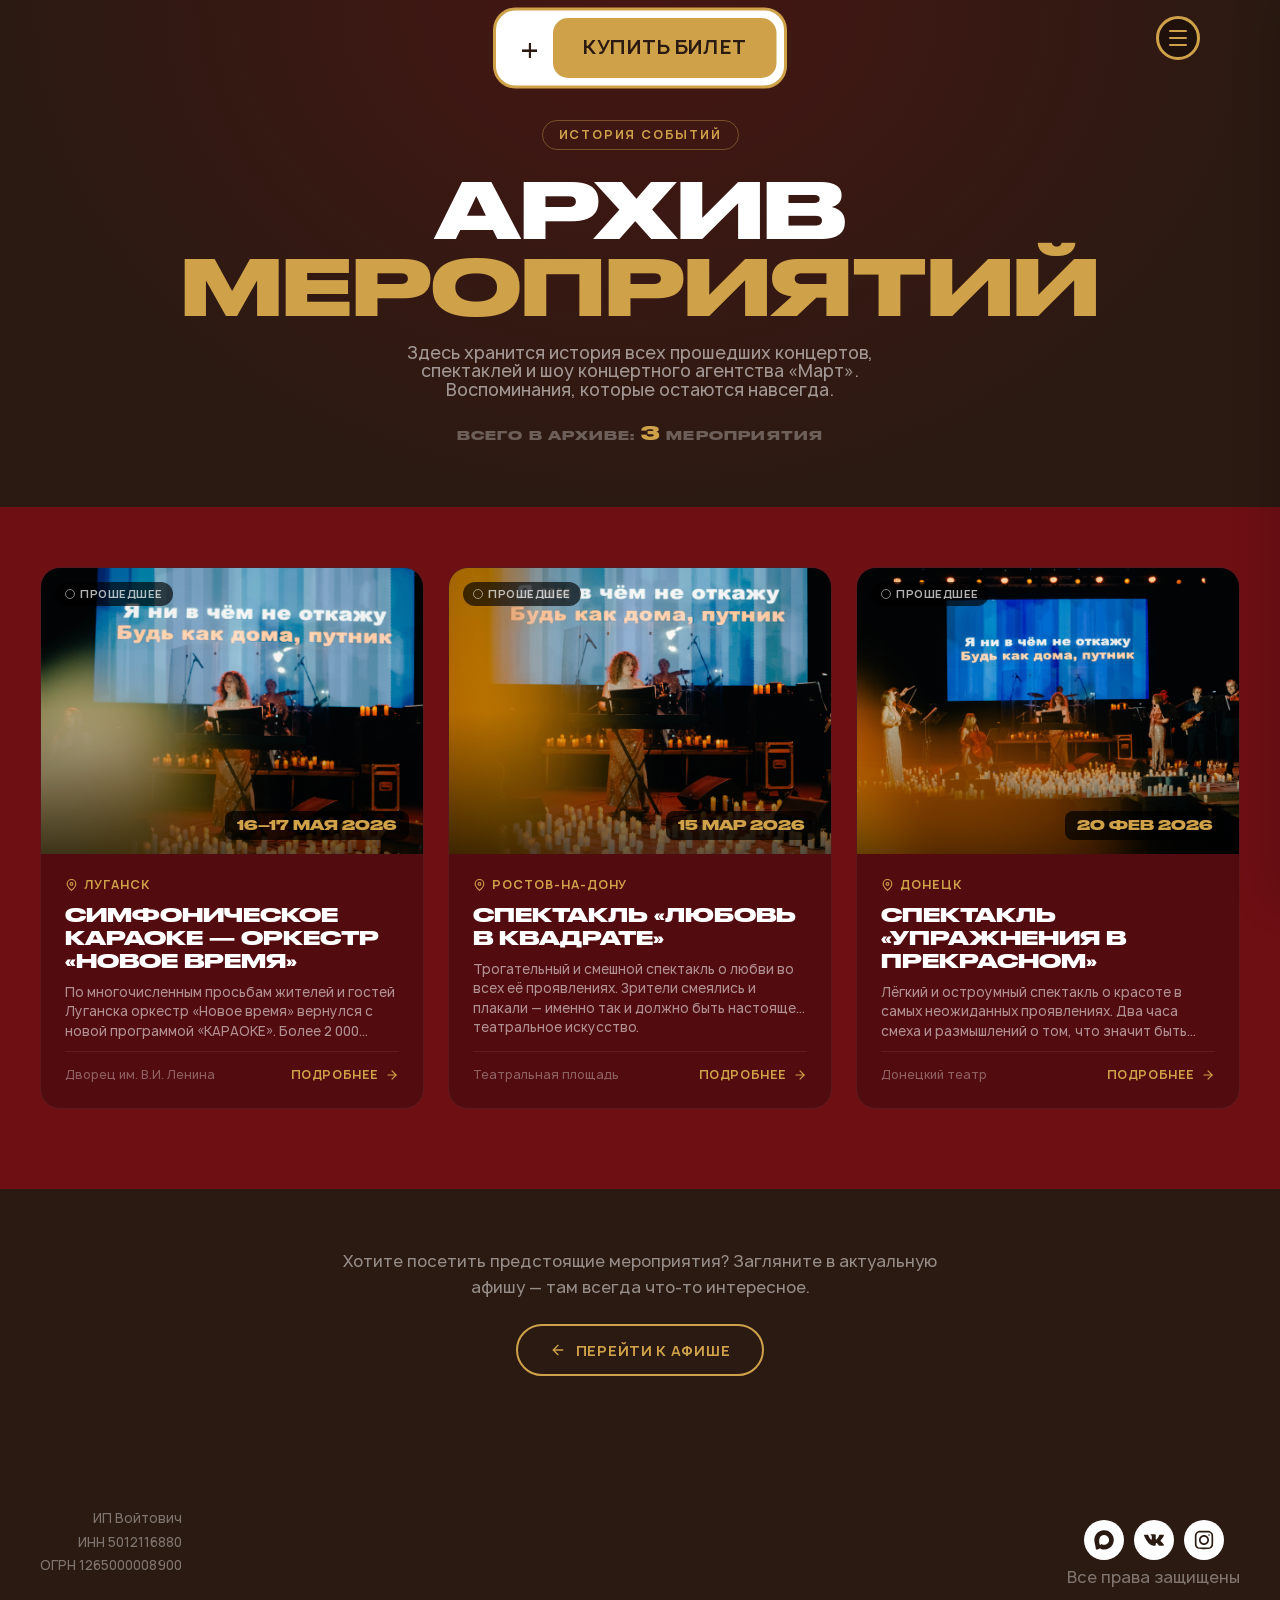
==== archive.html @ 33195c16 "add new page" ====
<!doctype html>
<html lang="ru">
  <head>
    <meta charset="utf-8" />
    <meta http-equiv="Content-Type" content="text/html; charset=utf-8" />
    <meta name="viewport" content="width=device-width, initial-scale=1.0" />
    <title>Концертное агентство "Март"</title>
    <link rel="shortcut icon" href="img/favicon.png" type="image/x-icon" />

    <!-- Стили -->
    <link rel="stylesheet" href="css/main.css" />
    <link rel="stylesheet" href="css/responsive.css" />

    <!-- jQuery (нужен для виджета билетов и Tilda-совместимых скриптов) -->
    <script src="js/jquery-1.10.2.min.js" charset="utf-8"></script>
    <script src="https://radario.ru/frontend/src/api/openapi/openapi.js"></script>
    <script>
      radario.Widgets.Afisha({
        params: { textBtnColor: "#FFFFFF" },
        standalone: false,
        createButton: false,
        key: "0749190c0da7c0a8adcceffeaf8fcfb56b714478377da2b",
      });
    </script>
  </head>
  <body>
    <!-- ═══════════════════════════════════════════════════
       ШАПКА / НАВИГАЦИЯ
       Блок: page-header
  ═══════════════════════════════════════════════════ -->

    <header class="page-header" id="page-header">
      <nav class="page-nav">
        <div class="page-nav__btn-wrapper">
          <div class="page-nav__btn-bg" id="nav-btn">
            <span class="page-nav__btn-icon">+</span>
            <a
              class="page-nav__buy-btn"
              href="#afisha/0749190c0da7c0a8adcceffeaf8fcfb56b714478377da2b"
              id="buy-btn"
              >КУПИТЬ БИЛЕТ</a
            >
          </div>
          <div class="page-nav__dropdown">
            <a
              class="page-nav__dropdown-item"
              href="#afisha/0749190c0da7c0a8adcceffeaf8fcfb56b714478377da2b"
              >16 МАЯ 2026</a
            >
            <a
              class="page-nav__dropdown-item"
              href="#afisha/0749190c0da7c0a8adcceffeaf8fcfb56b714478377da2b"
              >17 МАЯ 2026</a
            >
            <p class="page-nav__dropdown-note">Успей купить билеты заранее.</p>
            <p class="page-nav__dropdown-sub">БРОНИРУЙ лучшие места!</p>
          </div>
        </div>

        <!-- Бургер -->
        <button class="burger" id="burger" aria-label="Меню">
          <span class="burger__line"></span>
          <span class="burger__line"></span>
          <span class="burger__line"></span>
        </button>
        <div class="mobile-menu" id="mobile-menu">
          <button
            class="mobile-menu__close"
            id="mobile-menu-close"
            aria-label="Закрыть"
          >
            ×
          </button>
          <nav class="mobile-menu__nav">
            <a class="mobile-menu__link" href="event.html">Мероприятия</a>
            <a class="mobile-menu__link" href="index.html">Афиша</a>
            <a class="mobile-menu__link" href="archive.html">Архив</a>
          </nav>
        </div>
      </nav>

      <!-- Мобильное меню -->
      <div class="mobile-menu__overlay" id="mobile-menu-overlay"></div>
    </header>

    <!-- ═══════════════════════════════════════════
       HERO
  ═══════════════════════════════════════════ -->
    <section class="archive-hero">
      <div class="archive-hero__inner">
        <span class="archive-hero__label">История событий</span>
        <h1 class="archive-hero__title">Архив <span>мероприятий</span></h1>
        <p class="archive-hero__desc">
          Здесь хранится история всех прошедших концертов, спектаклей и шоу
          концертного агентства «Март». Воспоминания, которые остаются навсегда.
        </p>
        <p class="archive-hero__count">
          Всего в архиве: <span>3</span> мероприятия
        </p>
      </div>
    </section>

    <!-- ═══════════════════════════════════════════
       СЕТКА КАРТОЧЕК АРХИВА
  ═══════════════════════════════════════════ -->
    <section class="archive-grid-section">
      <div class="archive-grid-section__inner">
        <div class="archive-grid">
          <!--
          ════════════════════════════════════════════
          КАРТОЧКА АРХИВА
          ════════════════════════════════════════════
          При натяжке на WordPress каждая карточка
          генерируется через шаблон WP_Query из записей
          где ACF поле is_archived = true.
          Данные подтягиваются из полей записи:
          - Фото: get_the_post_thumbnail_url()
          - Название: get_the_title()
          - Описание: get_the_excerpt()
          - Город: get_field('city')
          - Дата: get_field('event_date')
          - Площадка: get_field('venue')
          - Ссылка: get_permalink()
          ════════════════════════════════════════════
        -->

          <!-- Карточка 1 -->
          <article class="archive-card">
            <div
              class="archive-card__photo"
              style="background-image: url(&quot;img/program_5.JPG&quot;)"
            >
              <div class="archive-card__photo-overlay"></div>
              <span class="archive-card__badge">Прошедшее</span>
              <span class="archive-card__date-badge">16–17 МАЯ 2026</span>
            </div>
            <div class="archive-card__body">
              <p class="archive-card__city">
                <svg
                  xmlns="http://www.w3.org/2000/svg"
                  viewBox="0 0 24 24"
                  fill="none"
                  stroke="currentColor"
                  stroke-width="2"
                  stroke-linecap="round"
                  stroke-linejoin="round"
                >
                  <path
                    d="M12 21s-8-7.5-8-12a8 8 0 1 1 16 0c0 4.5-8 12-8 12z"
                  />
                  <circle cx="12" cy="9" r="2.5" />
                </svg>
                Луганск
              </p>
              <h2 class="archive-card__title">
                Симфоническое Караоке — Оркестр «Новое время»
              </h2>
              <p class="archive-card__desc">
                По многочисленным просьбам жителей и гостей Луганска оркестр
                «Новое время» вернулся с новой программой «КАРАОКЕ». Более 2 000
                свечей, живой оркестр и любимые хиты — незабываемый вечер.
              </p>
              <div class="archive-card__meta">
                <span class="archive-card__venue">Дворец им. В.И. Ленина</span>
                <a class="archive-card__link" href="single.html?city=lugansk">
                  Подробнее
                  <svg
                    xmlns="http://www.w3.org/2000/svg"
                    viewBox="0 0 24 24"
                    fill="none"
                    stroke="currentColor"
                    stroke-width="2"
                    stroke-linecap="round"
                    stroke-linejoin="round"
                  >
                    <line x1="5" y1="12" x2="19" y2="12" />
                    <polyline points="12 5 19 12 12 19" />
                  </svg>
                </a>
              </div>
            </div>
          </article>

          <!-- Карточка 2 -->
          <article class="archive-card">
            <div
              class="archive-card__photo"
              style="background-image: url(&quot;img/program_1.JPG&quot;)"
            >
              <div class="archive-card__photo-overlay"></div>
              <span class="archive-card__badge">Прошедшее</span>
              <span class="archive-card__date-badge">15 МАР 2026</span>
            </div>
            <div class="archive-card__body">
              <p class="archive-card__city">
                <svg
                  xmlns="http://www.w3.org/2000/svg"
                  viewBox="0 0 24 24"
                  fill="none"
                  stroke="currentColor"
                  stroke-width="2"
                  stroke-linecap="round"
                  stroke-linejoin="round"
                >
                  <path
                    d="M12 21s-8-7.5-8-12a8 8 0 1 1 16 0c0 4.5-8 12-8 12z"
                  />
                  <circle cx="12" cy="9" r="2.5" />
                </svg>
                Ростов-на-Дону
              </p>
              <h2 class="archive-card__title">Спектакль «Любовь в квадрате»</h2>
              <p class="archive-card__desc">
                Трогательный и смешной спектакль о любви во всех её проявлениях.
                Зрители смеялись и плакали — именно так и должно быть настоящее
                театральное искусство.
              </p>
              <div class="archive-card__meta">
                <span class="archive-card__venue">Театральная площадь</span>
                <a class="archive-card__link" href="single.html">
                  Подробнее
                  <svg
                    xmlns="http://www.w3.org/2000/svg"
                    viewBox="0 0 24 24"
                    fill="none"
                    stroke="currentColor"
                    stroke-width="2"
                    stroke-linecap="round"
                    stroke-linejoin="round"
                  >
                    <line x1="5" y1="12" x2="19" y2="12" />
                    <polyline points="12 5 19 12 12 19" />
                  </svg>
                </a>
              </div>
            </div>
          </article>

          <!-- Карточка 3 -->
          <article class="archive-card">
            <div
              class="archive-card__photo"
              style="background-image: url(&quot;img/program_2.JPG&quot;)"
            >
              <div class="archive-card__photo-overlay"></div>
              <span class="archive-card__badge">Прошедшее</span>
              <span class="archive-card__date-badge">20 ФЕВ 2026</span>
            </div>
            <div class="archive-card__body">
              <p class="archive-card__city">
                <svg
                  xmlns="http://www.w3.org/2000/svg"
                  viewBox="0 0 24 24"
                  fill="none"
                  stroke="currentColor"
                  stroke-width="2"
                  stroke-linecap="round"
                  stroke-linejoin="round"
                >
                  <path
                    d="M12 21s-8-7.5-8-12a8 8 0 1 1 16 0c0 4.5-8 12-8 12z"
                  />
                  <circle cx="12" cy="9" r="2.5" />
                </svg>
                Донецк
              </p>
              <h2 class="archive-card__title">
                Спектакль «Упражнения в прекрасном»
              </h2>
              <p class="archive-card__desc">
                Лёгкий и остроумный спектакль о красоте в самых неожиданных
                проявлениях. Два часа смеха и размышлений о том, что значит быть
                собой.
              </p>
              <div class="archive-card__meta">
                <span class="archive-card__venue">Донецкий театр</span>
                <a class="archive-card__link" href="single.html">
                  Подробнее
                  <svg
                    xmlns="http://www.w3.org/2000/svg"
                    viewBox="0 0 24 24"
                    fill="none"
                    stroke="currentColor"
                    stroke-width="2"
                    stroke-linecap="round"
                    stroke-linejoin="round"
                  >
                    <line x1="5" y1="12" x2="19" y2="12" />
                    <polyline points="12 5 19 12 12 19" />
                  </svg>
                </a>
              </div>
            </div>
          </article>
        </div>

        <!-- Пустое состояние (показывается если нет карточек) -->
        <div class="archive-empty">
          <div class="archive-empty__icon">📭</div>
          <p class="archive-empty__text">В архиве пока нет мероприятий</p>
        </div>
      </div>
    </section>

    <!-- ═══════════════════════════════════════════
       CTA — вернуться к афише
  ═══════════════════════════════════════════ -->
    <section class="archive-cta">
      <div class="archive-cta__inner">
        <p class="archive-cta__text">
          Хотите посетить предстоящие мероприятия? Загляните в актуальную афишу
          — там всегда что-то интересное.
        </p>
        <a class="archive-cta__btn" href="index.html">
          <svg
            xmlns="http://www.w3.org/2000/svg"
            viewBox="0 0 24 24"
            fill="none"
            stroke="currentColor"
            stroke-width="2"
            stroke-linecap="round"
            stroke-linejoin="round"
          >
            <line x1="19" y1="12" x2="5" y2="12" />
            <polyline points="12 19 5 12 12 5" />
          </svg>
          Перейти к афише
        </a>
      </div>
    </section>

    <!-- ═══════════════════════════════════════════════════
       ФУТЕР
       Блок: page-footer
  ═══════════════════════════════════════════════════ -->

    <footer class="page-footer" id="page-footer">
      <div class="page-footer__inner">
        <div class="page-footer__requisites">
          <p class="page-footer__requisite">ИП Войтович</p>
          <p class="page-footer__requisite">ИНН 5012116880</p>
          <p class="page-footer__requisite">ОГРН 1265000008900</p>
        </div>
        <div class="page-footer__brand">
          <div class="hero__socials">
            <a class="hero__social-btn" href="#" aria-label="YouTube">
              <span
                class="hero__social-icon"
                style="--icon: url(&quot;../img/Max.svg&quot;)"
              ></span>
            </a>
            <a class="hero__social-btn" href="#" aria-label="TikTok">
              <span
                class="hero__social-icon"
                style="--icon: url(&quot;../img/vk.svg&quot;)"
              ></span>
            </a>
            <a
              class="hero__social-btn"
              href="https://l.likee.video/p/dLTc2j"
              aria-label="Likee"
            >
              <span
                class="hero__social-icon"
                style="--icon: url(&quot;../img/inst.svg&quot;)"
              ></span>
            </a>
          </div>
          Все права защищены
        </div>
      </div>
    </footer>

    <!-- ═══════════════════════════════════════════════════
       СКРИПТЫ
  ═══════════════════════════════════════════════════ -->

    <!-- Smooth Scroll -->
    <script src="js/SmoothScroll.min.js"></script>
    <script>
      SmoothScroll({
        animationTime: 800,
        stepSize: 75,
        accelerationDelta: 30,
        accelerationMax: 2,
        keyboardSupport: true,
        arrowScroll: 50,
        pulseAlgorithm: true,
        pulseScale: 4,
        pulseNormalize: 1,
        touchpadSupport: true,
      });
    </script>

    <!-- Основной JS Концертное агентство "Март" -->
    <script src="js/main.js"></script>
    <script src="js/burger.js"></script>
    <script src="js/archive.js"></script>
  </body>
</html>
---- css/main.css ----
/* ═══════════════════════════════════════════════════════
   Шоу КРУЧЕ — главный файл стилей (БЭМ методология)
   Автор: преобразовано из Tilda
═══════════════════════════════════════════════════════ */

/* ── ПЕРЕМЕННЫЕ ─────────────────────────────────────── */
:root {
  --color-blue: #6e0f14;
  --color-green: #cfa24a;
  --color-dark: #2b1a12;
  --color-white: #ffffff;
  --color-light-bg: #f7f7f7;
  --font-main: "Manrope", Arial, sans-serif;
  --font-main-hero: Arial, sans-serif;
  --font-display: "DrukWideCyr", Arial Black, sans-serif;
  --transition-base: 0.2s ease-in-out;
  --border-radius-btn: 15px;
  --color-accent: #6e0f14;
  --color-gold: #cfa24a;
  --color-black: #111111;
}

/* ── FONTS ──────────────────────────────────────────── */
@font-face {
  font-family: "Manrope";
  src: url("../fonts/Manrope-Bold.woff") format("woff");
  font-weight: 700;
  font-style: normal;
  font-display: swap;
}
@font-face {
  font-family: "Manrope";
  src: url("../fonts/Manrope-Semibold.woff") format("woff");
  font-weight: 600;
  font-style: normal;
  font-display: swap;
}
@font-face {
  font-family: "Manrope";
  src: url("../fonts/Manrope-Medium.woff") format("woff");
  font-weight: 500;
  font-style: normal;
  font-display: swap;
}
@font-face {
  font-family: "DrukWideCyr";
  src: url("../fonts/drukwidecyr-bold.woff") format("woff");
  font-weight: 700;
  font-style: normal;
  font-display: swap;
}

/* ── RESET & BASE ───────────────────────────────────── */
*,
*::before,
*::after {
  box-sizing: border-box;
  margin: 0;
  padding: 0;
}

html {
  scroll-behavior: smooth;
}

body {
  font-family: var(--font-main);
  color: var(--color-dark);
  background: var(--color-white);
  overflow-x: hidden;
  line-height: 1.5;
}

img {
  display: block;
  max-width: 100%;
}

a {
  text-decoration: none;
  color: inherit;
}

ul {
  list-style: none;
}
/* ── PAGE-HEADER ────────────────────────────────────── */
.page-header {
  position: fixed;
  top: 0;
  left: 0;
  width: 100%;
  z-index: 100;
  height: 75px;
  display: flex;
  align-items: center;
  justify-content: center;
  pointer-events: none;
}

.page-nav {
  width: 100%;
  max-width: 1200px;
  padding: 0 40px;
  display: grid;
  grid-template-columns: 1fr auto 1fr;
  align-items: center;
  pointer-events: auto;
  position: relative;
}

.page-nav__btn-wrapper {
  grid-column: 2;
  justify-self: center;
  position: relative;
}

.burger {
  grid-column: 3;
  justify-self: end;
  display: flex;
  flex-direction: column;
  justify-content: center;
  gap: 5px;
  width: 44px;
  height: 44px;
  background: #00000057;
  border: 3px solid #cfa24a;
  border-radius: 50%;
  cursor: pointer;
  padding: 10px;
  pointer-events: auto;
  transition: background var(--transition-base);
  flex-shrink: 0;
}
.burger:hover {
  background: #fff8ee;
}

.burger__line {
  display: block;
  width: 100%;
  height: 2px;
  background: #cfa24a;
  border-radius: 2px;
  transition:
    transform 0.3s ease,
    opacity 0.3s ease;
  transform-origin: center;
}
.burger--open .burger__line:nth-child(1) {
  transform: translateY(7px) rotate(45deg);
}
.burger--open .burger__line:nth-child(2) {
  opacity: 0;
}
.burger--open .burger__line:nth-child(3) {
  transform: translateY(-7px) rotate(-45deg);
}

/* ── Мобильное меню ── */
.mobile-menu {
  position: fixed;
  top: 0;
  right: 0;
  width: 40%;
  height: 100vh;
  background: var(--color-white);
  padding: 80px 40px 40px;
  box-shadow: -8px 0 40px rgba(0, 0, 0, 0.15);
  z-index: 1000;
  display: flex;
  flex-direction: column;
  transform: translateX(100%);
  transition: transform 0.4s cubic-bezier(0.4, 0, 0.2, 1);
  pointer-events: auto;
}

.mobile-menu--open {
  transform: translateX(0);
}

.mobile-menu__close {
  position: absolute;
  top: 20px;
  right: 20px;
  background: none;
  border: none;
  font-size: 32px;
  color: #cfa24a;
  cursor: pointer;
  line-height: 1;
  pointer-events: auto;
}

.mobile-menu__nav {
  display: flex;
  flex-direction: column;
  gap: 24px;
  margin-top: 20px;
}

.mobile-menu__link {
  font-family: var(--font-display);
  font-size: 24px;
  font-weight: 700;
  color: #cfa24a;
  text-transform: uppercase;
  transition:
    opacity var(--transition-base),
    padding-left var(--transition-base);
}
.mobile-menu__link:hover {
  opacity: 0.7;
  padding-left: 8px;
}

/* ── Overlay ── */
.mobile-menu__overlay {
  position: fixed;
  inset: 0;
  background: rgba(0, 0, 0, 0.5);
  z-index: 999;
  opacity: 0;
  pointer-events: none;
  transition: opacity 0.4s ease;
}
.mobile-menu__overlay--open {
  opacity: 1;
  pointer-events: auto;
}

.page-nav__btn-wrapper {
  position: relative;
  margin-top: 20px;
  transform: scale(1.5);
}

.page-nav__btn-bg {
  display: inline-flex;
  align-items: center;
  background: var(--color-white);
  border-radius: 15px;
  border: 2px solid #cfa24a;
  padding: 5px 5px 5px 16px;
  cursor: pointer;
}

.page-nav__btn-icon {
  font-size: 20px;
  font-weight: 300;
  color: var(--color-dark);
  margin-right: 10px;
  transition: transform 0.3s ease;
  flex-shrink: 0;
}

.page-nav__buy-btn {
  display: inline-flex;
  align-items: center;
  justify-content: center;
  background: var(--color-green);
  color: var(--color-dark);
  font-family: var(--font-main);
  font-weight: 800;
  font-size: 13px;
  text-transform: uppercase;
  padding: 0 20px;
  height: 40px;
  border-radius: 10px;
  white-space: nowrap;
}

.page-nav__buy-btn {
  position: relative;
  overflow: hidden;
}

.page-nav__buy-btn::after {
  content: "";
  position: absolute;
  top: 0;
  left: -100%;
  width: 75px;
  height: 100%;
  background: linear-gradient(
    90deg,
    rgba(255, 255, 255, 0) 0%,
    rgba(255, 255, 255, 0.4) 50%,
    rgba(255, 255, 255, 0) 100%
  );
  transform: skewX(-20deg);
  animation: btn-flash 4000ms infinite;
  pointer-events: none;
}

@keyframes btn-flash {
  0% {
    left: -100%;
  }
  80% {
    left: 200%;
  }
  100% {
    left: 200%;
  }
}

.page-nav__dropdown {
  position: absolute;
  top: calc(100%-15px);
  background: var(--color-white);
  border-radius: 0px 0px 16px 16px;
  padding: 20px 15px;
  text-align: center;
  box-shadow: 0 12px 40px rgba(0, 0, 0, 0.2);
  opacity: 0;
  pointer-events: none;
  transform: translateY(-8px);
  transition:
    opacity 0.25s ease,
    transform 0.25s ease;
  z-index: 200;
  display: flex;
  flex-direction: column;
  justify-content: center;
  align-items: center;
}

.page-nav__btn-wrapper:hover .page-nav__dropdown {
  opacity: 1;
  pointer-events: auto;
  transform: translateY(0);
  width: 100%;
}

.page-nav__btn-wrapper:hover .page-nav__btn-icon {
  transform: rotate(45deg);
}

.page-nav__btn-wrapper:hover .page-nav__btn-bg {
  border-radius: 15px 15px 0 0;
  border: none;
}

.page-nav__dropdown-item {
  display: flex;
  align-items: center;
  justify-content: space-between;
  font-family: var(--font-main);
  font-weight: 800;
  font-size: 20px;
  border-bottom: 1px solid #cfa24a;
  color: var(--color-dark);
  margin-bottom: 12px;
  padding: 4px 0;
  transition:
    color var(--transition-base),
    padding-left var(--transition-base);
  width: 100%;
}

.page-nav__dropdown-item::after {
  content: "";
  display: inline-block;
  width: 0;
  height: 0;
  border-top: 6px solid transparent;
  border-bottom: 6px solid transparent;
  border-left: 10px solid var(--color-dark);
  flex-shrink: 0;
  transition:
    border-left-color var(--transition-base),
    transform var(--transition-base);
}

.page-nav__dropdown-item:hover {
  color: var(--color-blue);
  padding-left: 4px;
}

.page-nav__dropdown-item:hover::after {
  border-left-color: var(--color-blue);
  transform: translateX(4px);
}

.page-nav__dropdown-note {
  font-weight: 800;
  font-size: 12px;
  color: var(--color-dark);
  line-height: 1.4;
  text-transform: uppercase;
}

.page-nav__dropdown-sub {
  font-size: 11px;
  color: rgba(0, 0, 0, 0.5);
  line-height: 1.4;
  margin-top: 6px;
}

.hero__ticker-wrapper {
  position: relative;
  width: 100%;
  overflow: hidden;
  isolation: isolate;
  z-index: 2;
  margin-top: auto;
  padding-top: 40px;
}

.hero__ticker-track--white {
  transform: rotate(4deg);
  transform-origin: center center;
  width: 100%;
}

.hero__ticker-track--green {
  position: absolute;
  top: 40px;
  left: 0;
  right: 0;
  transform: rotate(-2deg);
  transform-origin: center center;
  margin: 0;
}

/* ── HERO ───────────────────────────────────────────── */
.hero {
  position: relative;
  min-height: 100vh;
  background-color: var(--color-blue);
  overflow: hidden;
  display: flex;
  flex-direction: column;
}

.hero__bg {
  position: absolute;
  inset: 0;
  overflow: hidden;
  z-index: 0;
}

.hero__bg-video {
  position: absolute;
  inset: 0;
  width: 100%;
  height: 100%;
  object-fit: cover;
}

.hero__bg-overlay {
  position: absolute;
  inset: 0;
  background: rgba(0, 0, 0, 0.5);
}

/* ── HERO CONTENT ───────────────────────────────────── */
.hero__content {
  position: relative;
  z-index: 2;
  display: flex;
  flex-direction: column;
  align-items: center;
  justify-content: center;
  padding-top: 75px;
  padding-bottom: 80px;
  flex: 1;
}

.hero__tagline {
  color: var(--color-green);
  font-family: var(--font-display);
  font-weight: 800;
  font-size: 45px;
  text-align: center;
  line-height: 1.1;
  margin-top: 16px;
  word-break: break-word;
  overflow-wrap: break-word;
  max-width: 100%;
  padding: 0 20px;
  max-width: 960px;
  width: 100%;
  text-transform: uppercase;
}

.hero__meta {
  display: flex;
  justify-content: center;
  text-align: center;
  gap: 40px;
  margin-top: 24px;
  max-width: 100%;
  padding: 0 20px;
  max-width: 960px;
  width: 100%;
}

.hero__venue {
  color: var(--color-white);
  font-family: var(--font-main);
  font-weight: 800;
  font-size: 25px;
  text-transform: uppercase;
  line-height: 1;
}

.hero__socials {
  display: flex;
  gap: 10px;
  margin-top: 24px;
}

.hero__social-btn {
  display: flex;
  align-items: center;
  justify-content: center;
  width: 40px;
  height: 40px;
  background: var(--color-white);
  border-radius: 50%;
  transition: background var(--transition-base);
}
.hero__social-btn:hover {
  background: var(--color-green);
}

.hero__social-icon {
  display: block;
  width: 20px;
  height: 20px;
  background-color: var(--color-dark);
  mask-image: var(--icon);
  mask-size: contain;
  mask-repeat: no-repeat;
  mask-position: center;
  -webkit-mask-image: var(--icon);
  -webkit-mask-size: contain;
  -webkit-mask-repeat: no-repeat;
  -webkit-mask-position: center;
}

/* ── TICKER ─────────────────────────────────────────── */
.hero__ticker-wrapper {
  position: relative;
  z-index: 10;
  width: 100%;
  height: 80px;
  margin-top: auto;
  overflow: visible;
}

.hero__ticker-track {
  position: absolute;
  left: -5%;
  right: -5%;
  width: 110%;
  height: 63px;
  display: flex;
  align-items: center;
  overflow: hidden;
  transform-origin: center center;
}

.hero__ticker-track--white {
  background: var(--color-white);
  transform: rotate(4deg);
  top: 0;
  z-index: 1;
}

.hero__ticker-track--green {
  background: var(--color-green);
  transform: rotate(-3deg);
  top: 0;
  z-index: 2;
}

.hero__ticker-text {
  display: inline-block;
  white-space: nowrap;
  color: var(--color-dark);
  font-family: var(--font-display);
  font-weight: 800;
  font-size: 25px;
  text-transform: uppercase;
  line-height: 1;
  animation: ticker-scroll 50s linear infinite;
  padding-right: 60px;
}

.hero__ticker-text--reverse {
  animation-direction: reverse;
}

@keyframes ticker-scroll {
  0% {
    transform: translateX(0);
  }
  100% {
    transform: translateX(-50%);
  }
}

/* ── RESPONSIVE ─────────────────────────────────────── */

/* ── ABOUT ──────────────────────────────────────────── */

.about {
  background: var(--color-blue);
  padding: 80px 40px;
  border-radius: 0 0 40px 40px;
}

.about__inner {
  max-width: 1200px;
  margin: 0 auto;
  display: flex;
  flex-direction: column;
  align-items: center;
  gap: 40px;
}

.about__title {
  font-family: var(--font-display);
  font-size: 64px;
  font-weight: 700;
  color: var(--color-green);
  text-transform: uppercase;
  text-align: center;
  line-height: 1;
}

.about__description,
.about__utp,
.about__facts {
  font-family: var(--font-main);
  font-size: 18px;
  font-weight: 500;
  color: var(--color-white);
  opacity: 0.85;
  text-align: justify;
  line-height: 21px;
  max-width: 700px;
}

.about__quote {
  border-left: none;
  padding: 24px 0;
  margin: 0;
  max-width: 700px;
  text-align: left;
  position: relative;
  padding-left: 60px;
}

.about__quote::before {
  content: "\201C";
  position: absolute;
  left: 0;
  top: 0;
  font-family: Georgia, serif;
  font-size: 80px;
  line-height: 1;
  color: var(--color-green);
}

.about__quote-text {
  font-family: Georgia, serif;
  font-size: 28px;
  font-weight: 600;
  color: var(--color-white);
  line-height: 1.3;
  font-style: normal;
  margin-bottom: 12px;
}

/* последнее слово выделить цветом и курсивом */
.about__quote-text em {
  font-family: Georgia, serif;
  font-style: italic;
  color: var(--color-green);
  font-weight: 400;
}

.about__quote-author {
  display: block;
  font-family: Georgia, serif;
  font-size: 14px;
  font-weight: 400;
  color: var(--color-green);
  letter-spacing: 0.02em;
  font-style: italic;
  text-transform: none;
}
.about__gallery {
  display: grid;
  grid-template-columns: repeat(3, 1fr);
  gap: 16px;
  width: 100%;
}

.about__gallery-item {
  aspect-ratio: 3/4;
  background-size: cover;
  background-position: center;
  border-radius: 20px;
}

.about__utp-title {
  text-align: center;
  margin-bottom: 20px;
}

.about__fact-text strong,
.about__utp-item strong {
  font-weight: 800;
  color: var(--color-green);
}

.about__people {
  display: grid;
  grid-template-columns: 1fr 1fr;
  gap: 24px;
  width: 100%;
}

.about__person {
  background: rgba(255, 255, 255, 0.08);
  border-radius: 20px;
  padding: 28px 32px;
  display: flex;
  flex-direction: column;
  gap: 8px;
}

.about__person-role {
  font-family: var(--font-display);
  font-size: 13px;
  font-weight: 700;
  color: var(--color-gold);
  text-transform: uppercase;
  letter-spacing: 0.1em;
}

.about__person-name {
  font-family: var(--font-main);
  font-weight: 800;
  font-size: 22px;
  color: var(--color-white);
}

.about__person-desc {
  font-family: var(--font-main);
  font-size: 13px;
  font-weight: 500;
  color: rgba(255, 255, 255, 0.7);
  line-height: 1.5;
}

/* ── PROGRAM ────────────────────────────────────────── */

.program {
  background: var(--color-white);
  padding: 80px 40px;
}

.program__inner {
  max-width: 1200px;
  margin: 0 auto;
}

.program__title {
  font-family: var(--font-display);
  font-size: 56px;
  font-weight: 700;
  text-transform: uppercase;
  color: var(--color-blue);
  margin-bottom: 40px;
  text-align: center;
}

.program__grid {
  display: flex;
  gap: 20px;
  overflow-x: auto;
  overflow-y: hidden;
  cursor: grab;
  /* scroll-snap-type: x mandatory; */
  -webkit-overflow-scrolling: touch;
  scrollbar-width: none;
  padding-bottom: 16px;
}
.program__grid::-webkit-scrollbar {
  display: none;
}
.program__grid:active {
  cursor: grabbing;
}
.program__card {
  background: #6e0f14;
  border-radius: 20px;
  overflow: hidden;
  display: flex;
  flex-direction: column;
}

.program__card-cities {
  padding: 20px 20px 16px;
  display: flex;
  justify-content: center;
  height: 120px;
  align-items: center;
}

.program__card-city-list {
  display: flex;
  flex-direction: column;
  gap: 6px;
  align-items: center;
}

.program__card-city-link {
  display: flex;
  align-items: center;
  gap: 8px;
  font-family: var(--font-display);
  font-weight: 700;
  font-size: 16px;
  color: var(--color-white);
  text-transform: uppercase;
  text-decoration: none;
  transition: color var(--transition-base);
}
.program__card-city-link:hover {
  color: var(--color-gold);
}

.program__card-geo-icon {
  width: 16px;
  height: 16px;
  color: var(--color-gold);
  flex-shrink: 0;
}

.program__card-info {
  flex: 1;
  display: flex;
  flex-direction: column;
  justify-content: space-between;
  padding: 16px 20px 20px;
  gap: 12px;
  background: #6e0f14;
}

.program__card-photo {
  height: 200px;
  background-size: cover;
  background-position: center;
}

.program__card-title {
  font-family: var(--font-main);
  font-size: 18px;
  font-weight: 600;
  color: rgba(255, 255, 255, 0.85);
  line-height: 1.4;
  text-align: center;
}
.program__card-btn {
  display: flex;
  align-items: center;
  justify-content: center;
  background: var(--color-gold);
  color: var(--color-dark);
  font-family: var(--font-main);
  font-weight: 800;
  font-size: 14px;
  text-transform: uppercase;
  height: 48px;
  border-radius: 12px;
  width: 100%;
  transition:
    background var(--transition-base),
    transform var(--transition-base);
  position: relative;
  overflow: hidden;
  letter-spacing: 0.05em;
}
.program__card-btn::after {
  content: "";
  position: absolute;
  top: 0;
  left: -100%;
  width: 75px;
  height: 100%;
  background: linear-gradient(
    90deg,
    rgba(255, 255, 255, 0) 0%,
    rgba(255, 255, 255, 0.4) 50%,
    rgba(255, 255, 255, 0) 100%
  );
  transform: skewX(-20deg);
  animation: btn-flash 4000ms infinite;
  pointer-events: none;
}
.program__card-btn:hover {
  background: #e0b85a;
  transform: scale(1.02);
}

.carousel__dots {
  display: flex;
  justify-content: center;
  gap: 8px;
  margin-top: 20px;
}

.carousel__dot {
  width: 8px;
  height: 8px;
  border-radius: 50%;
  background: rgba(255, 255, 255, 0.3);
  border: 1px solid #cfa24a;
  cursor: pointer;
  padding: 0;
  transition:
    background var(--transition-base),
    transform var(--transition-base);
}

.carousel__dot--active {
  background: var(--color-green);
  transform: scale(1.4);
}

/* ── ARTISTS ────────────────────────────────────────── */
.artists {
  background: var(--color-blue);
  padding: 80px 40px;
  border-radius: 40px;
  display: none;
}

.artists__inner {
  max-width: 1200px;
  margin: 0 auto;
}

.artists__intro {
  color: var(--color-white);
  font-size: 18px;
  font-weight: 500;
  line-height: 1.6;
  max-width: 800px;
  margin-bottom: 32px;
}

.artists__title {
  font-family: var(--font-display);
  font-size: 64px;
  font-weight: 700;
  color: var(--color-green);
  text-transform: uppercase;
  margin-bottom: 48px;
  text-align: center;
}

.artists__grid {
  display: grid;
  grid-template-columns: repeat(auto-fill, minmax(220px, 1fr));
  gap: 16px;
}

.artists__card {
  position: relative;
  border-radius: 20px;
  overflow: hidden;
  aspect-ratio: 3/4;
  cursor: pointer;
}

.artists__card-bg {
  position: absolute;
  inset: 0;
  background-size: cover;
  background-position: center;
  transition: transform 0.4s ease;
}
.artists__card:hover .artists__card-bg {
  transform: scale(1.05);
}

/* Градиент снизу для читаемости текста */
.artists__card::after {
  content: "";
  position: absolute;
  inset: 0;
  background: linear-gradient(
    to bottom,
    transparent 40%,
    rgba(0, 0, 0, 0.75) 100%
  );
  z-index: 1;
}

.artists__card-info {
  position: absolute;
  bottom: 0;
  left: 0;
  right: 0;
  padding: 20px;
  z-index: 2;
  display: flex;
  flex-direction: column;
  gap: 4px;
}

.artists__card-name {
  font-family: var(--font-main);
  font-weight: 800;
  font-size: 18px;
  color: var(--color-white);
  line-height: 1.2;
}

.artists__card-desc {
  font-family: var(--font-main);
  font-size: 13px;
  font-weight: 500;
  color: rgba(255, 255, 255, 0.7);
}

/* ── FAQ ────────────────────────────────────────────── */
.faq {
  background: var(--color-white);
  padding: 80px 40px;
}

.faq__inner {
  max-width: 900px;
  margin: 0 auto;
}

.faq__title {
  font-family: var(--font-display);
  font-size: 40px;
  font-weight: 700;
  color: var(--color-dark);
  text-transform: uppercase;
  margin-bottom: 40px;
  text-align: center;
}

.faq__list {
  display: flex;
  flex-direction: column;
  gap: 12px;
}

.faq__item {
  background: var(--color-blue);
  border-radius: 16px;
  overflow: hidden;
  border: 1px solid rgba(0, 0, 0, 0.08);
}

.faq__question {
  display: flex;
  align-items: center;
  justify-content: space-between;
  padding: 20px 24px;
  font-family: var(--font-main);
  font-weight: 700;
  font-size: 16px;
  color: var(--color-white);
  opacity: 0.8;
  cursor: pointer;
  list-style: none;
  user-select: none;
  transition: background var(--transition-base);
}
.faq__question::-webkit-details-marker {
  display: none;
}
.faq__question::after {
  content: "+";
  font-size: 24px;
  font-weight: 300;
  color: var(--color-white);
  flex-shrink: 0;
  transition: transform 0.3s ease;
}
.faq__item[open] .faq__question::after {
  transform: rotate(45deg);
}
.faq__item[open] .faq__question {
  background: var(--color-blue);
  color: var(--color-white);
}
.faq__item[open] .faq__question::after {
  color: var(--color-green);
}

.faq__answer {
  padding: 0 24px 20px;
  font-size: 15px;
  color: var(--color-white);
  opacity: 0.7;
  line-height: 1.6;
}

.faq__link {
  color: var(--color-white);
  opacity: 0.7;
  text-decoration: underline;
}

/* ── PAGE FOOTER ────────────────────────────────────── */

.page-footer {
  background: var(--color-dark);
  padding: 60px 40px;
}

.page-footer__inner {
  max-width: 1200px;
  margin: 0 auto;
  display: flex;
  align-items: center;
  justify-content: space-between;
  gap: 40px;
}

.page-footer__nav {
  display: flex;
  flex-direction: column;
  gap: 12px;
}

.page-footer__nav-link {
  color: rgba(255, 255, 255, 0.6);
  font-family: var(--font-main);
  font-size: 14px;
  font-weight: 500;
  text-decoration: underline;
  transition: color var(--transition-base);
}
.page-footer__nav-link:hover {
  color: var(--color-green);
}

.page-footer__brand {
  display: flex;
  flex-direction: column;
  align-items: center;
  gap: 5px;
  color: #ffffff66;
}

.page-footer__logo {
  width: 120px;
  height: 120px;
  background-size: cover !important;
  background-repeat: no-repeat;
  background-position: center;
}

.page-footer__requisites {
  display: flex;
  flex-direction: column;
  align-items: flex-end;
  gap: 4px;
}

.page-footer__requisite {
  font-family: var(--font-main);
  font-size: 13px;
  font-weight: 500;
  color: rgba(255, 255, 255, 0.4);
}

/* ── T-BGIMG (lazy load helper, keep for Tilda JS) ── */
.t-bgimg {
  background-size: contain;
  background-repeat: no-repeat;
  background-position: center;
}

/* ── UTILITIES ──────────────────────────────────────── */
.visually-hidden {
  position: absolute;
  width: 1px;
  height: 1px;
  padding: 0;
  margin: -1px;
  overflow: hidden;
  clip: rect(0, 0, 0, 0);
  white-space: nowrap;
  border: 0;
}

/* ── SCROLLBAR ──────────────────────────────────────── */
::-webkit-scrollbar {
  width: 8px;
}
::-webkit-scrollbar-track {
  background: var(--color-light-bg);
}
::-webkit-scrollbar-thumb {
  background: var(--color-blue);
  border-radius: 4px;
}
::-webkit-scrollbar-thumb:hover {
  background: #0250ff;
}

/* Section entrance animation */
.section--hidden {
  opacity: 0;
  transform: translateY(30px);
  transition:
    opacity 0.6s ease,
    transform 0.6s ease;
}
.section--visible {
  opacity: 1;
  transform: translateY(0);
}

.event-hero {
  position: relative;
  min-height: 100vh;
  display: flex;
  align-items: flex-end;
  overflow: hidden;
  background: var(--color-black);
  flex-direction: column;
  justify-content: end;
}

.event-hero .hero__ticker-wrapper {
  margin-top: 0;
}

.event-hero__bg {
  position: absolute;
  inset: 0;
  background-size: cover;
  background-position: center top;
  background-repeat: no-repeat;
}

.event-hero__overlay {
  position: absolute;
  inset: 0;
  background: linear-gradient(to bottom, #000000b3);
}

.event-hero__content {
  position: relative;
  z-index: 2;
  width: 100%;
  max-width: 1200px;
  margin: 0 auto;
  padding: 0 40px 60px;
  display: grid;
  grid-template-columns: 1fr auto;
  gap: 40px;
  align-items: flex-end;
}

.event-hero__left {
}

.event-hero__label {
  display: inline-block;
  font-family: var(--font-main);
  font-size: 13px;
  font-weight: 700;
  color: var(--color-gold);
  text-transform: uppercase;
  letter-spacing: 0.1em;
  border: 1px solid var(--color-gold);
  border-radius: 20px;
  padding: 4px 14px;
  margin-bottom: 16px;
  background-color: #00000057;
}

.event-hero__title {
  font-family: var(--font-display);
  font-size: 60px;
  font-weight: 700;
  color: var(--color-white);
  text-transform: uppercase;
  line-height: 1;
  margin-bottom: 20px;
}

.event-hero__meta {
  display: flex;
  flex-wrap: wrap;
  gap: 24px;
  margin-bottom: 20px;
}

.event-hero__meta-item {
  display: flex;
  flex-direction: column;
  gap: 2px;
}

.event-hero__meta-label {
  font-size: 11px;
  font-weight: 600;
  color: #ffffffd9;
  text-transform: uppercase;
  letter-spacing: 0.08em;
}

.event-hero__meta-value {
  font-size: 16px;
  font-weight: 700;
  color: var(--color-white);
}

.event-hero__desc {
  font-size: 16px;
  font-weight: 500;
  color: rgba(255, 255, 255, 0.8);
  line-height: 1.6;
  max-width: 560px;
}

.event-hero__right {
  display: flex;
  flex-direction: column;
  align-items: flex-end;
  gap: 12px;
}

.event-hero__age {
  display: inline-flex;
  align-items: center;
  justify-content: center;
  width: 56px;
  height: 56px;
  border-radius: 50%;
  border: 2px solid var(--color-gold);
  font-family: var(--font-main);
  font-weight: 800;
  font-size: 16px;
  color: var(--color-gold);
}

/* ══════════════════════════════════════════════════════
   Форма обратной связи
══════════════════════════════════════════════════════ */
.corporate {
  background: var(--color-dark);
  padding: 80px 40px;
  border-bottom: 2px solid #cfa24a36;
}

.corporate__inner {
  max-width: 1000px;
  margin: 0 auto;
  display: flex;
  flex-direction: column;
  align-items: center;
  gap: 32px;
  text-align: center;
}

.corporate__title {
  font-family: var(--font-display);
  font-size: clamp(14px, 4vw, 50px);
  font-weight: 700;
  color: var(--color-white);
  text-transform: uppercase;
  line-height: 1.1;
  max-width: 992px;
  width: 100%;
}

.corporate__title-accent {
  color: var(--color-gold);
}

.corporate__desc {
  font-family: var(--font-main);
  font-size: clamp(10px, 1.5vw, 18px);
  font-weight: 500;
  color: rgba(255, 255, 255, 0.7);
  line-height: 1.6;
  max-width: 600px;
}

.corporate__form {
  width: 100%;
  display: flex;
  flex-direction: column;
  gap: 16px;
}

.corporate__form-fields {
  display: flex;
  gap: 12px;
  flex-wrap: wrap;
  align-items: stretch;
  justify-content: center;
}

.corporate__input {
  flex: 1;
  min-width: 180px;
  height: 56px;
  background: transparent;
  border: 1px solid rgba(255, 255, 255, 0.25);
  border-radius: 30px;
  padding: 0 24px;
  font-family: var(--font-main);
  font-size: 14px;
  font-weight: 500;
  color: var(--color-white);
  outline: none;
  transition: border-color var(--transition-base);
}
.corporate__input::placeholder {
  color: rgba(255, 255, 255, 0.4);
}
.corporate__input:focus {
  border-color: var(--color-gold);
}

.corporate__input:invalid:not(:placeholder-shown) {
  border-color: rgba(224, 90, 90, 0.6);
}

.corporate__btn {
  height: 56px;
  padding: 0 32px;
  background: var(--color-gold);
  color: var(--color-dark);
  font-family: var(--font-main);
  font-weight: 800;
  font-size: 14px;
  text-transform: uppercase;
  letter-spacing: 0.05em;
  border: none;
  border-radius: 30px;
  cursor: pointer;
  white-space: nowrap;
  flex-shrink: 0;
  transition:
    background var(--transition-base),
    transform var(--transition-base);
  position: relative;
  overflow: hidden;
}
.corporate__btn::after {
  content: "";
  position: absolute;
  top: 0;
  left: -100%;
  width: 75px;
  height: 100%;
  background: linear-gradient(
    90deg,
    rgba(255, 255, 255, 0) 0%,
    rgba(255, 255, 255, 0.4) 50%,
    rgba(255, 255, 255, 0) 100%
  );
  transform: skewX(-20deg);
  animation: btn-flash 4000ms infinite;
  pointer-events: none;
}
.corporate__btn:hover {
  background: #e0b85a;
  transform: scale(1.02);
}

.corporate__acceptance {
  display: flex;
  align-items: flex-start;
  gap: 10px;
  cursor: pointer;
  justify-content: center;
}

.corporate__checkbox {
  width: 18px;
  height: 18px;
  flex-shrink: 0;
  margin-top: 2px;
  accent-color: var(--color-gold);
  cursor: pointer;
}

.corporate__acceptance-text {
  font-family: var(--font-main);
  font-size: 13px;
  font-weight: 500;
  color: rgba(255, 255, 255, 0.5);
  line-height: 1.5;
  text-align: justify;
}

.corporate__acceptance-link {
  color: rgba(255, 255, 255, 0.7);
  text-decoration: underline;
  text-underline-offset: 3px;
  transition: color var(--transition-base);
}
.corporate__acceptance-link:hover {
  color: var(--color-gold);
}

/* ══════════════════════════════════════════════════════
   SINGEL PAGE - Страница спектакля
══════════════════════════════════════════════════════ */
/* ══════════════════════════════════════════════════════
   CITY BLOCK — блок с городом и площадкой
══════════════════════════════════════════════════════ */
.city-switcher {
  background: var(--color-black);
  padding: 60px 20px;
}

.city-switcher__inner {
  max-width: 1200px;
  margin: 0 auto;
}

.city-switcher__title {
  font-family: var(--font-display);
  font-size: 14px;
  font-weight: 700;
  color: rgba(255, 255, 255, 0.4);
  text-transform: uppercase;
  letter-spacing: 0.15em;
  margin-bottom: 24px;
}

.city-switcher__tabs {
  display: flex;
  gap: 8px;
  flex-wrap: wrap;
  margin-bottom: 32px;
}

.city-switcher__tab {
  background: rgba(255, 255, 255, 0.08);
  color: rgba(255, 255, 255, 0.6);
  border: 1px solid rgba(255, 255, 255, 0.15);
  border-radius: 30px;
  padding: 8px 20px;
  font-family: var(--font-main);
  font-weight: 700;
  font-size: 14px;
  cursor: pointer;
  transition: all var(--transition-base);
}
.city-switcher__tab:hover,
.city-switcher__tab--active {
  background: var(--color-gold);
  color: var(--color-dark);
  border-color: var(--color-gold);
}

/* Карточки городов */
.city-cards {
  display: flex;
  flex-direction: column;
  gap: 16px;
}

.city-card {
  display: none;
  background: rgba(255, 255, 255, 0.05);
  border: 1px solid rgba(255, 255, 255, 0.1);
  border-radius: 20px;
  padding: 28px;
  align-items: center;
  justify-content: space-between;
  gap: 24px;
  transition: border-color var(--transition-base);
}
.city-card:hover {
  border-color: rgba(207, 162, 74, 0.4);
}
.city-card--active {
  display: flex;
}

.city-card__info {
  display: grid;
  grid-template-columns: repeat(4, 1fr);
  flex-wrap: wrap;
  gap: 16px;
  align-items: center;
  flex: 1;
  width: 100%;
}

.city-card__field {
  display: flex;
  flex-direction: column;
  gap: 4px;
}

.city-card__label {
  font-size: 11px;
  font-weight: 600;
  color: rgba(255, 255, 255, 0.4);
  text-transform: uppercase;
  letter-spacing: 0.1em;
}

.city-card__value {
  font-family: var(--font-main);
  font-weight: 800;
  font-size: 20px;
  color: var(--color-white);
}

.city-card__date {
  font-family: var(--font-display);
  font-size: 40px;
  font-weight: 700;
  color: var(--color-gold);
  line-height: 1;
}

.city-card__btn {
  display: inline-flex;
  align-items: center;
  justify-content: center;
  background: var(--color-gold);
  color: var(--color-dark);
  font-family: var(--font-main);
  font-weight: 800;
  font-size: 14px;
  text-transform: uppercase;
  padding: 0 28px;
  height: 52px;
  border-radius: 12px;
  white-space: nowrap;
  flex-shrink: 0;
  transition:
    background var(--transition-base),
    transform var(--transition-base);
  position: relative;
  overflow: hidden;
}
.city-card__btn::after {
  content: "";
  position: absolute;
  top: 0;
  left: -100%;
  width: 75px;
  height: 100%;
  background: linear-gradient(
    90deg,
    rgba(255, 255, 255, 0) 0%,
    rgba(255, 255, 255, 0.4) 50%,
    rgba(255, 255, 255, 0) 100%
  );
  transform: skewX(-20deg);
  animation: btn-flash 4000ms infinite;
  pointer-events: none;
}
.city-card__btn:hover {
  background: #e0b85a;
  transform: scale(1.02);
}

/* ══════════════════════════════════════════════════════
   МЕРОПРИЯТИЯ
══════════════════════════════════════════════════════ */
/* ══════════════════════════════════════════════════════
   HERO
══════════════════════════════════════════════════════ */
.events-hero {
  background: var(--color-dark);
  padding: 120px 40px 60px;
  text-align: center;
}

.events-hero__inner {
  max-width: 900px;
  margin: 0 auto;
  display: flex;
  flex-direction: column;
  align-items: center;
  gap: 20px;
}

.events-hero__title {
  font-family: var(--font-display);
  font-size: clamp(40px, 6vw, 80px);
  font-weight: 700;
  color: var(--color-gold);
  text-transform: uppercase;
  line-height: 1;
}

.events-hero__subtitle {
  font-family: var(--font-main);
  font-size: clamp(14px, 1.5vw, 18px);
  font-weight: 500;
  color: rgba(255, 255, 255, 0.6);
  line-height: 1.6;
  max-width: 600px;
}

/* ══════════════════════════════════════════════════════
   ФИЛЬТРЫ
══════════════════════════════════════════════════════ */
.events-filters {
  background: var(--color-dark);
  padding: 0 40px 48px;
  top: 75px;
  z-index: 50;
}

.events-filters__inner {
  max-width: 1200px;
  margin: 0 auto;
  border-top: 1px solid rgba(207, 162, 74, 0.2);
  padding-top: 28px;
}

.events-filters__row {
  display: flex;
  gap: 10px;
  flex-wrap: wrap;
  align-items: center;
}

/* Отдельная кнопка сброса всех фильтров */
.events-filters__clear-all {
  display: inline-flex;
  align-items: center;
  gap: 8px;
  background: rgba(207, 162, 74, 0.12);
  border: 1px solid var(--color-gold);
  border-radius: 8px;
  padding: 10px 18px;
  font-family: var(--font-display);
  font-size: 12px;
  font-weight: 700;
  color: var(--color-gold);
  text-transform: uppercase;
  letter-spacing: 0.08em;
  cursor: pointer;
  transition:
    background var(--transition-base),
    transform var(--transition-base);
  margin-left: auto;
}
.events-filters__clear-all:hover {
  background: rgba(207, 162, 74, 0.25);
  transform: scale(1.02);
}
.events-filters__clear-all svg {
  width: 14px;
  height: 14px;
  flex-shrink: 0;
}

.events-filter {
  position: relative;
}

.events-filter__btn {
  display: inline-flex;
  align-items: center;
  gap: 10px;
  background: transparent;
  border: 1px solid rgba(207, 162, 74, 0.3);
  border-radius: 8px;
  padding: 10px 18px;
  font-family: var(--font-display);
  font-size: 12px;
  font-weight: 700;
  color: rgba(255, 255, 255, 0.7);
  text-transform: uppercase;
  letter-spacing: 0.08em;
  cursor: pointer;
  transition:
    border-color var(--transition-base),
    background var(--transition-base),
    color var(--transition-base);
  white-space: nowrap;
}
.events-filter__btn:hover,
.events-filter--open .events-filter__btn {
  border-color: var(--color-gold);
  background: rgba(207, 162, 74, 0.08);
  color: var(--color-white);
}
.events-filter--active .events-filter__btn {
  border-color: var(--color-gold);
  background: rgba(207, 162, 74, 0.15);
  color: var(--color-gold);
}

.events-filter__arrow {
  width: 8px;
  height: 8px;
  border-right: 2px solid currentColor;
  border-bottom: 2px solid currentColor;
  transform: rotate(45deg);
  transition: transform 0.3s ease;
  margin-top: -3px;
  flex-shrink: 0;
}
.events-filter--open .events-filter__arrow {
  transform: rotate(-135deg);
  margin-top: 3px;
}

.events-filter__dropdown {
  position: absolute;
  top: calc(100% + 6px);
  left: 0;
  min-width: 220px;
  background: #1a0a08;
  border: 1px solid rgba(207, 162, 74, 0.25);
  border-radius: 12px;
  padding: 8px 0;
  opacity: 0;
  pointer-events: none;
  transform: translateY(-8px);
  transition:
    opacity 0.25s ease,
    transform 0.25s ease;
  z-index: 100;
  box-shadow: 0 16px 40px rgba(0, 0, 0, 0.5);
}
.events-filter--open .events-filter__dropdown {
  opacity: 1;
  pointer-events: auto;
  transform: translateY(0);
}

.events-filter__option {
  display: flex;
  align-items: center;
  justify-content: space-between;
  padding: 10px 18px;
  font-family: var(--font-main);
  font-size: 14px;
  font-weight: 600;
  color: rgba(255, 255, 255, 0.7);
  cursor: pointer;
  transition:
    color var(--transition-base),
    background var(--transition-base);
}
.events-filter__option:hover {
  background: rgba(207, 162, 74, 0.1);
  color: var(--color-gold);
}
.events-filter__option--active {
  color: var(--color-gold);
}
.events-filter__option--active::after {
  content: "✓";
  font-size: 13px;
  color: var(--color-gold);
}

/* ══════════════════════════════════════════════════════
   СПИСОК МЕРОПРИЯТИЙ
══════════════════════════════════════════════════════ */
.events-list {
  background: var(--color-accent, #6e0f14);
  padding: 0 40px 80px;
}

.events-list__inner {
  max-width: 1200px;
  margin: 0 auto;
}

.events-list__count {
  padding: 24px 0 16px;
  font-family: var(--font-main);
  font-size: 14px;
  font-weight: 600;
  color: rgba(255, 255, 255, 0.4);
  border-bottom: 1px solid rgba(255, 255, 255, 0.1);
}
.events-list__count span {
  color: var(--color-gold);
  font-size: 16px;
}

.events-list__empty {
  display: none;
  padding: 80px 0;
  text-align: center;
}
.events-list__empty--visible {
  display: block;
}
.events-list__empty-text {
  font-family: var(--font-display);
  font-size: 20px;
  font-weight: 700;
  color: rgba(255, 255, 255, 0.25);
  text-transform: uppercase;
}

/* ══════════════════════════════════════════════════════
   КАРТОЧКА МЕРОПРИЯТИЯ
══════════════════════════════════════════════════════ */
.event-card {
  display: grid;
  grid-template-columns: 300px 1fr auto;
  gap: 36px;
  align-items: center;
  padding: 32px 0;
  border-bottom: 1px solid rgba(255, 255, 255, 0.08);
  transition: background var(--transition-base);
}
.event-card[data-hidden="true"] {
  display: none;
}

.event-card__photo {
  position: relative;
  border-radius: 16px;
  overflow: hidden;
  aspect-ratio: 4/3;
  background-size: cover;
  background-position: center;
  flex-shrink: 0;
  transition: transform 0.4s ease;
}
.event-card:hover .event-card__photo {
  transform: scale(1.02);
}

.event-card__age {
  position: absolute;
  top: 10px;
  left: 10px;
  background: rgba(0, 0, 0, 0.65);
  color: var(--color-white);
  font-family: var(--font-main);
  font-size: 11px;
  font-weight: 800;
  padding: 3px 8px;
  border-radius: 6px;
  letter-spacing: 0.05em;
}

.event-card__body {
  display: flex;
  flex-direction: column;
  gap: 14px;
}

.event-card__title {
  font-family: var(--font-display);
  font-size: clamp(18px, 2vw, 28px);
  font-weight: 700;
  color: var(--color-white);
  text-transform: uppercase;
  line-height: 1.1;
}

.event-card__date-row {
  display: flex;
  align-items: center;
  gap: 14px;
  flex-wrap: wrap;
}

.event-card__date {
  font-family: var(--font-display);
  font-size: clamp(28px, 3.5vw, 48px);
  font-weight: 700;
  color: var(--color-white);
  line-height: 1;
  text-transform: uppercase;
}

.event-card__time {
  display: inline-flex;
  align-items: center;
  background: var(--color-gold);
  color: var(--color-dark);
  font-family: var(--font-main);
  font-size: 14px;
  font-weight: 800;
  padding: 5px 14px;
  border-radius: 20px;
  letter-spacing: 0.03em;
}

.event-card__meta {
  display: flex;
  align-items: center;
  gap: 6px;
  font-family: var(--font-main);
  font-size: 15px;
  font-weight: 500;
  color: rgba(255, 255, 255, 0.5);
}
.event-card__meta svg {
  width: 15px;
  height: 15px;
  color: var(--color-gold);
  flex-shrink: 0;
}

.event-card__tags {
  display: flex;
  gap: 8px;
  flex-wrap: wrap;
}

.event-card__tag {
  display: inline-flex;
  align-items: center;
  background: rgba(207, 162, 74, 0.12);
  color: var(--color-gold);
  font-family: var(--font-main);
  font-size: 11px;
  font-weight: 700;
  padding: 4px 10px;
  border-radius: 20px;
  text-transform: uppercase;
  letter-spacing: 0.06em;
  border: 1px solid rgba(207, 162, 74, 0.25);
}

.event-card__actions {
  display: flex;
  flex-direction: column;
  gap: 10px;
  align-items: stretch;
  flex-shrink: 0;
  min-width: 180px;
}

.event-card__btn {
  display: inline-flex;
  align-items: center;
  justify-content: center;
  height: 50px;
  padding: 0 24px;
  border-radius: 30px;
  font-family: var(--font-main);
  font-weight: 800;
  font-size: 14px;
  text-transform: uppercase;
  letter-spacing: 0.05em;
  white-space: nowrap;
  transition:
    background var(--transition-base),
    transform var(--transition-base),
    color var(--transition-base),
    border-color var(--transition-base);
  position: relative;
  overflow: hidden;
  cursor: pointer;
  border: none;
}

.event-card__btn--primary {
  background: var(--color-gold);
  color: var(--color-dark);
}
.event-card__btn--primary::after {
  content: "";
  position: absolute;
  top: 0;
  left: -100%;
  width: 75px;
  height: 100%;
  background: linear-gradient(
    90deg,
    rgba(255, 255, 255, 0) 0%,
    rgba(255, 255, 255, 0.4) 50%,
    rgba(255, 255, 255, 0) 100%
  );
  transform: skewX(-20deg);
  animation: btn-flash 4000ms infinite;
  pointer-events: none;
}
.event-card__btn--primary:hover {
  background: #e0b85a;
  transform: scale(1.02);
}

/* ══════════════════════════════════════════════════════
   HERO АРХИВА
══════════════════════════════════════════════════════ */
.archive-hero {
  background: var(--color-dark);
  padding: 120px 40px 60px;
  text-align: center;
  position: relative;
  overflow: hidden;
}

/* Декоративный фон */
.archive-hero::before {
  content: "";
  position: absolute;
  inset: 0;
  background: radial-gradient(
    ellipse at center top,
    rgba(110, 15, 20, 0.4) 0%,
    transparent 70%
  );
  pointer-events: none;
}

.archive-hero__inner {
  max-width: 800px;
  margin: 0 auto;
  position: relative;
  z-index: 1;
  display: flex;
  flex-direction: column;
  align-items: center;
  gap: 20px;
}

.archive-hero__label {
  display: inline-block;
  font-family: var(--font-main);
  font-size: 12px;
  font-weight: 700;
  color: var(--color-gold);
  text-transform: uppercase;
  letter-spacing: 0.15em;
  border: 1px solid rgba(207, 162, 74, 0.4);
  border-radius: 20px;
  padding: 5px 16px;
}

.archive-hero__title {
  font-family: var(--font-display);
  font-size: clamp(16px, 6vw, 80px);
  font-weight: 700;
  color: var(--color-white);
  text-transform: uppercase;
  line-height: 1;
}

.archive-hero__title span {
  color: var(--color-gold);
}

.archive-hero__desc {
  font-family: var(--font-main);
  font-size: clamp(14px, 1.5vw, 17px);
  font-weight: 500;
  color: rgba(255, 255, 255, 0.55);
  line-height: 1.1;
  max-width: 560px;
}

.archive-hero__count {
  font-family: var(--font-display);
  font-size: 12px;
  font-weight: 700;
  color: rgba(255, 255, 255, 0.3);
  text-transform: uppercase;
  letter-spacing: 0.1em;
}

.archive-hero__count span {
  color: var(--color-gold);
  font-size: 18px;
}

/* ══════════════════════════════════════════════════════
   СЕТКА КАРТОЧЕК АРХИВА
══════════════════════════════════════════════════════ */
.archive-grid-section {
  background: var(--color-accent, #6e0f14);
  padding: 60px 40px 80px;
}

.archive-grid-section__inner {
  max-width: 1200px;
  margin: 0 auto;
}

.archive-grid {
  display: grid;
  grid-template-columns: repeat(3, 1fr);
  gap: 24px;
}

/* ══════════════════════════════════════════════════════
   КАРТОЧКА АРХИВА
══════════════════════════════════════════════════════ */
.archive-card {
  background: rgba(0, 0, 0, 0.25);
  border-radius: 20px;
  overflow: hidden;
  display: flex;
  flex-direction: column;
  border: 1px solid rgba(255, 255, 255, 0.06);
  transition:
    transform 0.35s ease,
    box-shadow 0.35s ease,
    border-color 0.35s ease;
}
.archive-card:hover {
  transform: translateY(-4px);
  box-shadow: 0 20px 50px rgba(0, 0, 0, 0.35);
  border-color: rgba(207, 162, 74, 0.25);
}

/* Фото */
.archive-card__photo {
  position: relative;
  aspect-ratio: 4/3;
  background-size: cover;
  background-position: center;
  overflow: hidden;
}

.archive-card__photo-overlay {
  position: absolute;
  inset: 0;
  background: linear-gradient(
    to bottom,
    transparent 50%,
    rgba(0, 0, 0, 0.6) 100%
  );
}

.archive-card__badge {
  position: absolute;
  top: 14px;
  left: 14px;
  display: inline-flex;
  align-items: center;
  gap: 5px;
  background: rgba(0, 0, 0, 0.65);
  color: rgba(255, 255, 255, 0.7);
  font-family: var(--font-main);
  font-size: 11px;
  font-weight: 700;
  padding: 4px 10px;
  border-radius: 20px;
  text-transform: uppercase;
  letter-spacing: 0.05em;
}

/* Иконка часов для "Прошедшее" */
.archive-card__badge::before {
  content: "";
  display: inline-block;
  width: 10px;
  height: 10px;
  border: 1.5px solid rgba(255, 255, 255, 0.5);
  border-radius: 50%;
  position: relative;
  flex-shrink: 0;
}

.archive-card__date-badge {
  position: absolute;
  bottom: 14px;
  right: 14px;
  background: rgba(0, 0, 0, 0.7);
  color: var(--color-gold);
  font-family: var(--font-display);
  font-size: 13px;
  font-weight: 700;
  padding: 5px 12px;
  border-radius: 8px;
  text-transform: uppercase;
}

/* Контент карточки */
.archive-card__body {
  padding: 22px 24px 24px;
  display: flex;
  flex-direction: column;
  gap: 10px;
  flex: 1;
}

.archive-card__city {
  display: flex;
  align-items: center;
  gap: 6px;
  font-family: var(--font-main);
  font-size: 12px;
  font-weight: 700;
  color: var(--color-gold);
  text-transform: uppercase;
  letter-spacing: 0.08em;
}
.archive-card__city svg {
  width: 13px;
  height: 13px;
  flex-shrink: 0;
}

.archive-card__title {
  font-family: var(--font-display);
  font-size: clamp(15px, 1.5vw, 19px);
  font-weight: 700;
  color: var(--color-white);
  text-transform: uppercase;
  line-height: 1.2;
}

.archive-card__desc {
  font-family: var(--font-main);
  font-size: 13px;
  font-weight: 500;
  color: rgba(255, 255, 255, 0.55);
  line-height: 1.5;
  flex: 1;
  display: -webkit-box;
  -webkit-line-clamp: 3;
  -webkit-box-orient: vertical;
  overflow: hidden;
}

.archive-card__meta {
  display: flex;
  align-items: center;
  justify-content: space-between;
  padding-top: 14px;
  border-top: 1px solid rgba(255, 255, 255, 0.07);
  margin-top: auto;
}

.archive-card__venue {
  font-family: var(--font-main);
  font-size: 12px;
  font-weight: 500;
  color: rgba(255, 255, 255, 0.35);
}

.archive-card__link {
  display: inline-flex;
  align-items: center;
  gap: 6px;
  font-family: var(--font-main);
  font-size: 12px;
  font-weight: 700;
  color: var(--color-gold);
  text-transform: uppercase;
  letter-spacing: 0.05em;
  transition: opacity var(--transition-base);
}
.archive-card__link:hover {
  opacity: 0.7;
}
.archive-card__link svg {
  width: 14px;
  height: 14px;
  transition: transform var(--transition-base);
}
.archive-card__link:hover svg {
  transform: translateX(3px);
}

/* ══════════════════════════════════════════════════════
   ПУСТОЕ СОСТОЯНИЕ
══════════════════════════════════════════════════════ */
.archive-empty {
  display: none;
  padding: 100px 40px;
  text-align: center;
  background: var(--color-accent, #6e0f14);
}
.archive-empty--visible {
  display: block;
}
.archive-empty__icon {
  font-size: 48px;
  margin-bottom: 16px;
  opacity: 0.4;
}
.archive-empty__text {
  font-family: var(--font-display);
  font-size: 20px;
  font-weight: 700;
  color: rgba(255, 255, 255, 0.2);
  text-transform: uppercase;
}

/* ══════════════════════════════════════════════════════
   CTA — вернуться к афише
══════════════════════════════════════════════════════ */
.archive-cta {
  background: var(--color-dark);
  padding: 60px 40px;
  text-align: center;
}

.archive-cta__inner {
  max-width: 600px;
  margin: 0 auto;
  display: flex;
  flex-direction: column;
  align-items: center;
  gap: 24px;
}

.archive-cta__text {
  font-family: var(--font-main);
  font-size: 16px;
  font-weight: 500;
  color: rgba(255, 255, 255, 0.5);
  line-height: 1.6;
}

.archive-cta__btn {
  display: inline-flex;
  align-items: center;
  justify-content: center;
  gap: 10px;
  background: transparent;
  color: var(--color-gold);
  border: 2px solid var(--color-gold);
  font-family: var(--font-main);
  font-weight: 800;
  font-size: 14px;
  text-transform: uppercase;
  letter-spacing: 0.05em;
  padding: 0 32px;
  height: 52px;
  border-radius: 30px;
  transition:
    background var(--transition-base),
    color var(--transition-base),
    transform var(--transition-base);
}
.archive-cta__btn:hover {
  background: var(--color-gold);
  color: var(--color-dark);
  transform: scale(1.02);
}
.archive-cta__btn svg {
  width: 16px;
  height: 16px;
}

/* ══════════════════════════════════════════════════════
   STAGGER АНИМАЦИЯ КАРТОЧЕК
══════════════════════════════════════════════════════ */
.archive-card--hidden {
  opacity: 0;
  transform: translateY(24px);
  transition:
    opacity 0.5s ease,
    transform 0.5s ease;
}
.archive-card--visible {
  opacity: 1;
  transform: translateY(0);
}
---- css/responsive.css ----
/* ═══════════════════════════════════════════════════════
   АДАПТИВНЫЕ СТИЛИ — Концертное агентство «Март»
   Брейкпоинты: 1200 / 992 / 768 / 576 / 380
═══════════════════════════════════════════════════════ */

/* ── MINI-DESKTOP (max-width: 1200px) ───────────────── */
@media (max-width: 1200px) {
  /* Hero */
  .hero__logo {
    width: 480px;
    height: 210px;
    margin-top: 60px;
  }
  .hero__tagline {
    font-size: 36px;
  }
  .hero__date,
  .hero__venue {
    font-size: 20px;
  }

  /* About */
  .about {
    padding: 60px 24px;
  }
  .about__title {
    font-size: 52px;
  }

  /* Program */
  .program {
    padding: 60px 24px;
  }
  .program__title {
    font-size: 48px;
  }
  .program__card {
    flex: 0 0 260px;
  }

  /* Artists */
  .artists {
    padding: 60px 24px;
  }
  .artists__title {
    font-size: 52px;
  }

  /* FAQ */
  .faq {
    padding: 60px 24px;
  }

  /* Footer */
  .page-footer {
    padding: 48px 24px;
  }

  /* event */
  .events-hero {
    padding: 120px 24px 50px;
  }
  .events-filters {
    padding: 0 24px 40px;
  }
  .events-list {
    padding: 0 24px 60px;
  }
  .event-card {
    grid-template-columns: 260px 1fr auto;
    gap: 24px;
  }
  .event-card__actions {
    min-width: 160px;
  }

  /* page archive */

  .archive-hero {
    padding: 120px 24px 50px;
  }
  .archive-grid-section {
    padding: 50px 24px 60px;
  }
  .archive-grid {
    grid-template-columns: repeat(3, 1fr);
    gap: 18px;
  }
  .archive-cta {
    padding: 50px 24px;
  }
}

/* ── TABLET (max-width: 992px) ──────────────────────── */
@media (max-width: 992px) {
  /* Header */
  .page-header {
    height: 64px;
  }
  .page-nav {
    padding: 0 20px;
  }
  .page-nav__buy-btn {
    font-size: 12px;
    height: 36px;
    padding: 0 14px;
  }
  .page-nav__btn-icon {
    font-size: 18px;
    margin-right: 8px;
  }

  .page-nav__dropdown-item {
    font-size: 18px;
  }

  /* Hero */
  .hero {
    min-height: 100svh;
  }
  .hero__content {
    padding-top: 64px;
    padding-bottom: 60px;
  }
  .hero__logo {
    width: 380px;
    height: 168px;
    margin-top: 40px;
  }
  .hero__tagline {
    font-size: 28px;
    padding: 0 16px;
  }
  .hero__meta {
    gap: 20px;
    flex-wrap: wrap;
    justify-content: center;
  }
  .hero__date,
  .hero__venue {
    font-size: 16px;
  }
  .hero__ticker-text {
    font-size: 20px;
  }

  /* About */
  .about {
    padding: 50px 20px;
    border-radius: 0 0 24px 24px;
  }
  .about__title {
    font-size: 40px;
  }
  .about__description,
  .about__utp,
  .about__facts {
    font-size: 16px;
  }
  .about__gallery {
    grid-template-columns: repeat(3, 1fr);
    gap: 10px;
  }

  /* Program */
  .program {
    padding: 50px 20px;
  }
  .program__title {
    font-size: 40px;
  }
  .program__card {
    flex: 0 0 240px;
  }
  .program__card-city {
    font-size: 18px;
  }
  .program__card-date {
    font-size: 22px;
  }
  .program__card-title {
    font-size: 15px;
    min-height: 60px;
  }

  /* Artists */
  .artists {
    padding: 50px 20px;
    border-radius: 24px;
  }
  .artists__title {
    font-size: 40px;
    margin-bottom: 32px;
  }

  .artists__card-name {
    font-size: 15px;
  }

  /* FAQ */
  .faq {
    padding: 50px 20px;
  }
  .faq__title {
    font-size: 32px;
  }
  .faq__question {
    font-size: 15px;
    padding: 16px 20px;
  }

  /* Footer */
  .page-footer {
    padding: 40px 20px;
  }
  .page-footer__inner {
    gap: 24px;
  }
  .page-footer__logo {
    width: 90px;
    height: 90px;
  }
  /* page event */
  .events-filters {
    top: 64px;
  }
  .event-card {
    grid-template-columns: 220px 1fr;
    gap: 20px;
  }
  .event-card__actions {
    grid-column: 1 / -1;
    flex-direction: row;
    min-width: unset;
  }
  .event-card__btn {
    flex: 1;
  }
  /* city-switcher */
  .city-card__info {
    gap: 16px;
    grid-template-columns: repeat(2, 1fr);
  }

  /* page archive */

  .archive-grid {
    grid-template-columns: repeat(2, 1fr);
    gap: 16px;
  }
}

/* ── SMALL-TABLET (max-width: 768px) ────────────────── */
@media (max-width: 768px) {
  /* Header */
  .page-header {
    height: 60px;
  }
  .page-nav__dropdown-item {
    font-size: 16px;
  }
  .page-nav__dropdown-note {
    font-size: 10px;
  }

  /* Hero */
  .hero__logo {
    width: 280px;
    height: 124px;
    margin-top: 30px;
  }
  .hero__tagline {
    font-size: 22px;
  }
  .hero__date,
  .hero__venue {
    font-size: 14px;
  }
  .hero__socials {
    gap: 8px;
  }
  .hero__social-btn {
    width: 36px;
    height: 36px;
  }
  .hero__ticker-track {
    height: 48px;
  }
  .hero__ticker-text {
    font-size: 16px;
  }

  /* About */
  .about__title {
    font-size: 32px;
  }
  .about__description,
  .about__utp,
  .about__facts {
    font-size: 15px;
  }
  .about__gallery {
    grid-template-columns: 1fr;
    gap: 10px;
  }
  .about__gallery-item {
    aspect-ratio: 16/9;
  }

  /* Program */
  .program__title {
    font-size: 32px;
    margin-bottom: 24px;
  }
  .program__card {
    flex: 0 0 220px;
  }
  .program__card-photo {
    height: 160px;
  }
  .program__card-info {
    padding: 16px;
    gap: 8px;
  }
  .program__card-city {
    font-size: 16px;
  }
  .program__card-date {
    font-size: 20px;
  }
  .program__card-title {
    font-size: 14px;
    min-height: auto;
  }
  .program__card-venue {
    font-size: 13px;
  }

  /* Artists */
  .artists__title {
    font-size: 32px;
  }
  .artists__grid {
    gap: 10px;
  }

  /* Scroll gallery */
  .scroll-gallery {
    padding: 24px 0;
  }

  .scroll-gallery__track {
    padding: 0 20px;
    gap: 12px;
  }

  /* FAQ */
  .faq__title {
    font-size: 26px;
    margin-bottom: 24px;
  }
  .faq__question {
    font-size: 14px;
    padding: 14px 16px;
  }
  .faq__answer {
    padding: 0 16px;
    font-size: 14px;
  }

  /* corporate  */

  .corporate {
    padding: 50px 20px;
  }
  .corporate__form-fields {
    flex-direction: column;
  }
  .corporate__title {
    max-width: 576px;
  }

  .corporate__desc {
    max-width: 380px;
  }

  .corporate__input {
    padding: 12px 24px;
  }

  .corporate__input,
  .corporate__btn {
    width: 100%;
    min-width: unset;
  }
  .corporate__btn {
    height: 52px;
  }

  /* Footer */
  .page-footer__inner {
    flex-direction: column;
    align-items: center;
    gap: 20px;
  }
  .page-footer__brand,
  .page-footer__nav,
  .page-footer__requisites {
    align-items: center;
  }
  .page-footer__logo {
    width: 80px;
    height: 80px;
  }

  /* page event */
  .events-hero {
    padding: 100px 20px 40px;
  }
  .event-hero__title {
    font-size: 40px;
  }
  .events-filters {
    padding: 0 20px 28px;
    top: 60px;
  }
  .events-list {
    padding: 0 20px 50px;
  }
  .events-filters__row {
    gap: 8px;
  }
  .events-filter__btn {
    font-size: 11px;
    padding: 8px 12px;
  }
  .event-card {
    grid-template-columns: 1fr;
    gap: 16px;
  }
  .event-card__photo {
    aspect-ratio: 16/9;
  }
  .event-card__actions {
    flex-direction: row;
  }
  .events-filters__clear-all {
    margin-left: 0;
    width: 100%;
    justify-content: center;
  }

  /* page single */
  .event-hero__bg {
    background-size: 150%;
  }

  .event-hero__content {
    padding: 0 15px 60px;
  }
  .city-card {
    flex-direction: column;
    padding: 20px;
  }

  .city-card__btn {
    padding: 10px 20px;
    height: 100%;
    width: 100%;
  }

  /* page archive */
  .archive-hero {
    padding: 100px 20px 40px;
  }
  .archive-grid-section {
    padding: 40px 20px 50px;
  }
  .archive-grid {
    grid-template-columns: repeat(2, 1fr);
    gap: 12px;
  }
  .archive-card__body {
    padding: 16px 18px 18px;
  }
  .archive-card__title {
    font-size: 15px;
  }
  .archive-cta {
    padding: 40px 20px;
  }
}

/* ── MOBILE (max-width: 576px) ──────────────────────── */
@media (max-width: 576px) {
  /* Header */
  .page-header {
    height: 56px;
  }
  .page-nav {
    padding: 0 16px;
  }
  .page-nav__buy-btn {
    font-size: 11px;
    height: 32px;
    padding: 0 12px;
  }
  .page-nav__btn-bg {
    padding: 4px 4px 4px 12px;
    border-radius: 12px;
  }
  .page-nav__btn-icon {
    font-size: 16px;
    margin-right: 6px;
  }
  .page-nav__dropdown-item {
    font-size: 12px;
  }

  .page-nav__dropdown-sub {
    max-width: 95px;
    width: 100%;
    font-size: 10px;
  }

  .page-header {
    height: auto;
    padding: 8px 0;
  }
  .burger {
    transform: scale(1.2);
    margin-top: 20px;
  }
  .mobile-menu {
    width: 100%;
    padding: 80px 24px 40px;
  }
  .mobile-menu__link {
    font-size: 22px;
  }

  /* Hero */
  .hero__content {
    padding-top: 56px;
    padding-bottom: 40px;
  }
  .hero__logo {
    width: 220px;
    height: 97px;
    margin-top: 24px;
  }
  .hero__tagline {
    font-size: 18px;
    padding: 0 12px;
  }
  .hero__meta {
    gap: 12px;
    flex-direction: column;
    align-items: center;
  }
  .hero__date,
  .hero__venue {
    font-size: 13px;
  }
  .hero__ticker-track {
    height: 40px;
  }
  .hero__ticker-text {
    font-size: 13px;
    padding-right: 30px;
  }

  /* About */
  .about {
    padding: 40px 16px;
    border-radius: 0 0 16px 16px;
  }
  .about__title {
    font-size: 26px;
  }
  .about__description,
  .about__utp,
  .about__facts {
    font-size: 14px;
    line-height: 1.6;
  }
  .about__inner {
    gap: 24px;
  }

  .about__quote-text {
    font-size: 20px;
  }
  /* Program */
  .program {
    padding: 40px 16px;
  }
  .program__title {
    font-size: 26px;
    margin-bottom: 20px;
  }
  .program__card-cities {
    padding: 0;
    height: 90px;
  }
  .program__card {
    flex: 0 0 200px;
  }
  .program__card-photo {
    height: 140px;
  }
  .program__card-city {
    font-size: 15px;
  }
  .program__card-date {
    font-size: 18px;
  }
  .program__card-btn {
    height: 36px;
    font-size: 11px;
  }

  /* Artists */
  .artists {
    padding: 40px 16px;
    border-radius: 16px;
  }
  .artists__title {
    font-size: 26px;
    margin-bottom: 24px;
  }
  .artists__grid {
    grid-template-columns: repeat(2, 1fr);
    gap: 8px;
  }
  .artists__card-name {
    font-size: 13px;
  }
  .artists__card-desc {
    font-size: 11px;
  }
  .artists__card-info {
    padding: 12px;
  }

  /* Scroll gallery */
  .scroll-gallery__item {
    width: 320px;
    height: 400px;
  }
  /* corporate */
  .corporate__inner {
    gap: 16px;
  }
  .corporate__title {
    max-width: 430px;
  }

  /* FAQ */
  .faq {
    padding: 40px 16px;
  }
  .faq__title {
    font-size: 22px;
    margin-bottom: 20px;
  }
  .faq__list {
    gap: 8px;
  }
  .faq__question {
    font-size: 13px;
    padding: 12px 14px;
  }
  .faq__question::after {
    font-size: 20px;
    margin-left: 10px;
  }
  .faq__answer {
    font-size: 13px;
    padding: 0 14px;
  }

  /* Footer */
  .page-footer {
    padding: 32px 16px;
  }
  .page-footer__inner {
    gap: 16px;
  }
  .page-footer__nav-link,
  .page-footer__requisite,
  .page-footer__nav-link {
    font-size: 14px;
  }

  /* page event */
  .events-hero {
    padding: 90px 16px 32px;
  }
  .events-filters {
    padding: 0 16px 20px;
  }
  .events-list {
    padding: 0 16px 40px;
  }
  .event-card__btn {
    height: 44px;
    font-size: 12px;
    padding: 0 16px;
  }
  .event-card__date {
    font-size: 28px;
  }

  /* page single */
  .city-card__info {
    grid-template-columns: repeat(1, 1fr);
  }

  .about__people {
    grid-template-columns: 1fr;
  }

  .event-hero__content {
    grid-template-columns: 1fr;
    gap: 15px;
    padding: 0 15px 10px;
  }

  .event-hero__title {
    font-size: 24px;
  }

  .event-hero__meta-value,
  .event-hero__desc {
    font-size: 14px;
  }
  /* page archive */
  .archive-hero {
    padding: 100px 16px 32px;
  }
  .archive-grid-section {
    padding: 32px 16px 40px;
  }
  .archive-grid {
    grid-template-columns: 1fr;
    gap: 12px;
  }
  .archive-card__photo {
    aspect-ratio: 16/9;
  }
  .archive-cta {
    padding: 32px 16px;
  }
}

/* ── SMALL-MOBILE (max-width: 380px) ────────────────── */
@media (max-width: 380px) {
  /* Header */
  .page-nav__buy-btn {
    font-size: 10px;
    height: 30px;
    padding: 0 10px;
  }
  .page-nav__btn-bg {
    padding: 4px;
  }

  .page-nav__dropdown {
    padding: 15px 10px;
  }

  .page-nav__dropdown-item::after {
    transform: scale(0.6);
  }

  /* Hero */
  .hero__logo {
    width: 180px;
    height: 80px;
  }
  .hero__tagline {
    font-size: 15px;
  }
  .hero__date,
  .hero__venue {
    font-size: 12px;
  }
  .hero__social-btn {
    width: 32px;
    height: 32px;
  }
  .hero__social-icon {
    width: 16px;
    height: 16px;
  }
  .hero__ticker-text {
    font-size: 11px;
  }

  /* About */
  .about__title {
    font-size: 20px;
  }
  .about__description,
  .about__utp,
  .about__facts {
    font-size: 13px;
  }

  /* Program */
  .program__title {
    font-size: 22px;
  }
  .program__card {
    flex: 0 0 180px;
  }
  .program__card-info {
    padding: 14px;
  }
  .program__card-city-link {
    font-size: 14px;
  }

  .program__card-date {
    font-size: 16px;
  }
  .program__card-city {
    font-size: 14px;
  }

  /* corporate */

  .corporate__input,
  .corporate__btn {
    font-size: 12px;
  }
  .corporate__btn {
    height: 42px;
  }

  /* Artists */
  .artists__title {
    font-size: 22px;
  }
  .artists__grid {
    grid-template-columns: repeat(1, 270px);
    gap: 6px;
    justify-content: center;
  }
  .artists__card-name {
    font-size: 18px;
  }
  .artists__card-desc {
    font-size: 16px;
  }

  /* Scroll gallery */
  .scroll-gallery__item {
    width: 270px;
    height: 360px;
  }

  /* FAQ */
  .faq__title {
    font-size: 18px;
  }
  .faq__question {
    font-size: 12px;
    padding: 10px 12px;
  }
}
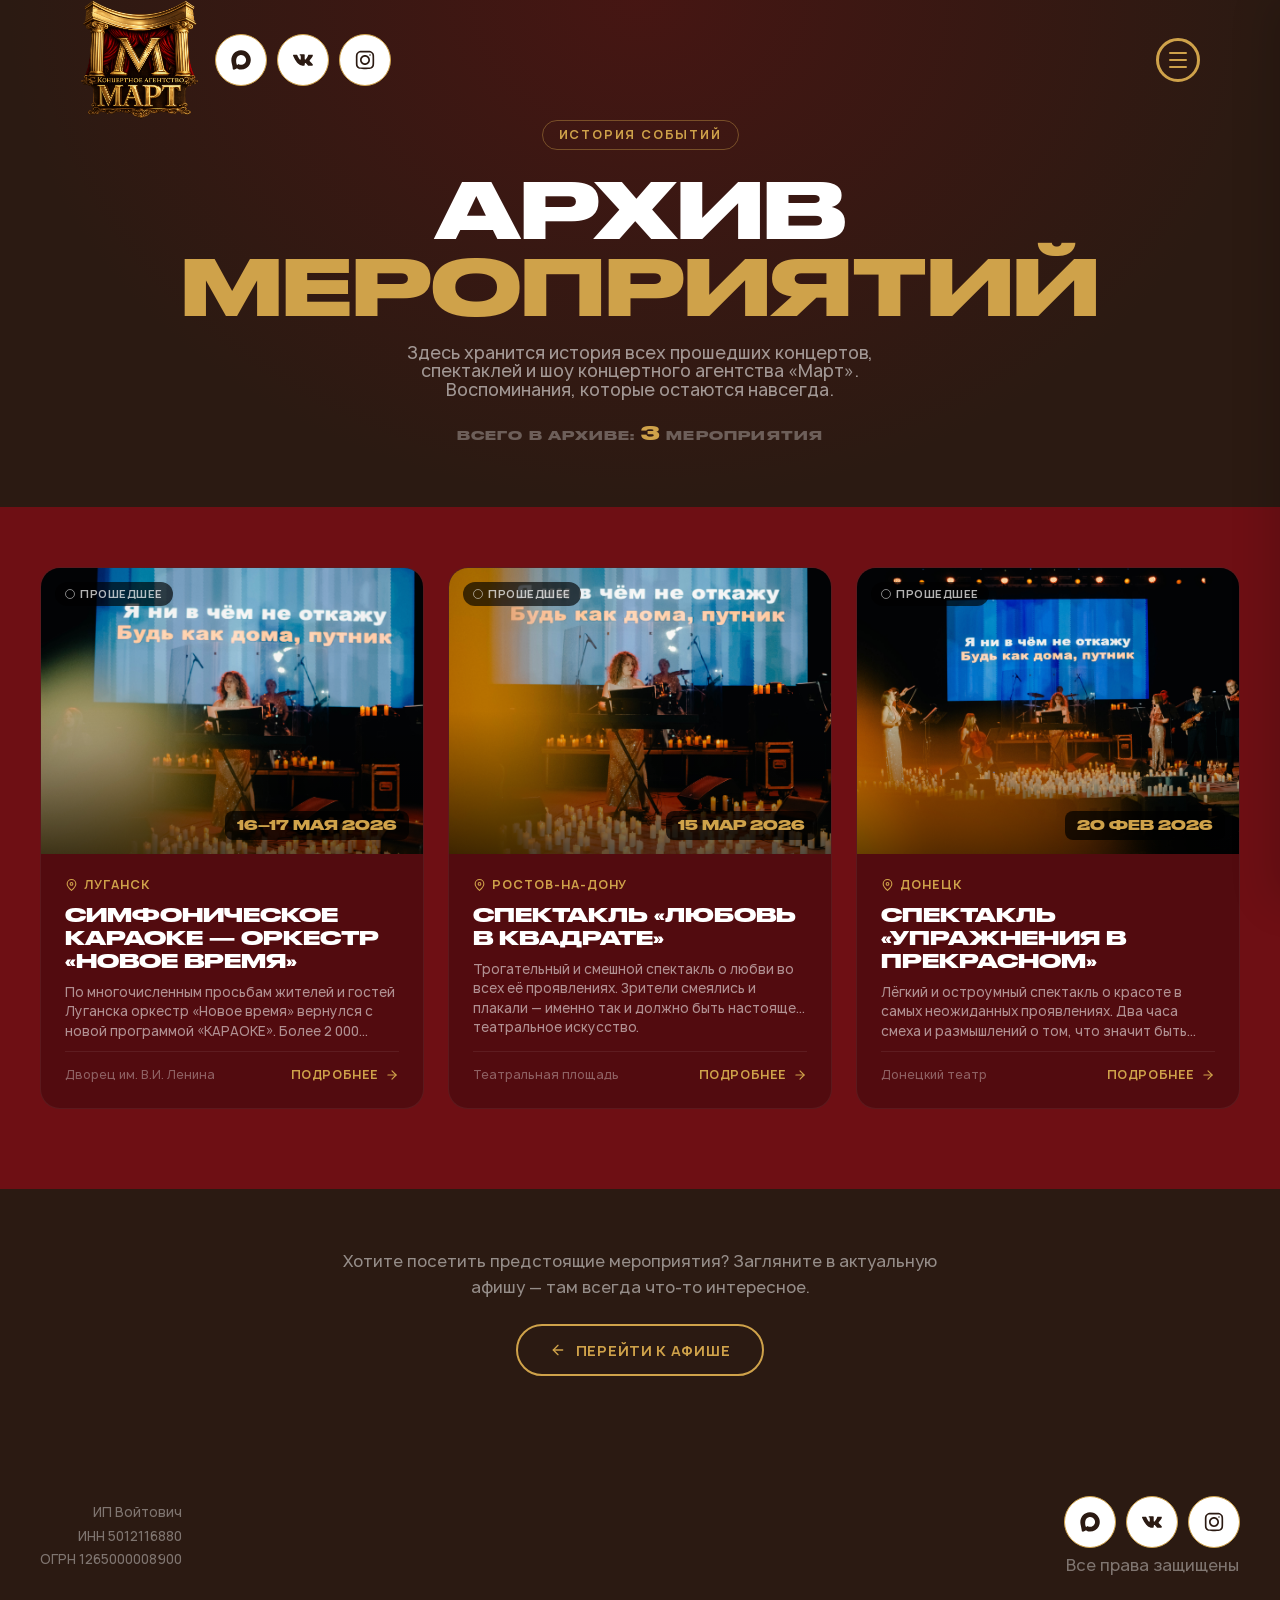
==== commit 60b70614: "apd 26/05/2026" ====
--- a/archive.html
+++ b/archive.html
@@ -31,31 +31,41 @@
 
     <header class="page-header" id="page-header">
       <nav class="page-nav">
-        <div class="page-nav__btn-wrapper">
-          <div class="page-nav__btn-bg" id="nav-btn">
-            <span class="page-nav__btn-icon">+</span>
+        <!-- Левая колонка: логотип + соцсети -->
+        <div class="page-nav__left">
+          <a class="page-nav__logo" href="index.html" aria-label="На главную">
+            <img
+              class="page-nav__logo-img"
+              src="img/logo.png"
+              alt="Концертное агентство Март"
+            />
+          </a>
+          <div class="hero__socials">
+            <a class="hero__social-btn" href="#" aria-label="YouTube">
+              <span
+                class="hero__social-icon"
+                style="--icon: url(&quot;../img/Max.svg&quot;)"
+              ></span>
+            </a>
+            <a class="hero__social-btn" href="#" aria-label="TikTok">
+              <span
+                class="hero__social-icon"
+                style="--icon: url(&quot;../img/vk.svg&quot;)"
+              ></span>
+            </a>
             <a
-              class="page-nav__buy-btn"
-              href="#afisha/0749190c0da7c0a8adcceffeaf8fcfb56b714478377da2b"
-              id="buy-btn"
-              >КУПИТЬ БИЛЕТ</a
+              class="hero__social-btn"
+              href="https://l.likee.video/p/dLTc2j"
+              aria-label="Likee"
             >
+              <span
+                class="hero__social-icon"
+                style="--icon: url(&quot;../img/inst.svg&quot;)"
+              ></span>
+            </a>
           </div>
-          <div class="page-nav__dropdown">
-            <a
-              class="page-nav__dropdown-item"
-              href="#afisha/0749190c0da7c0a8adcceffeaf8fcfb56b714478377da2b"
-              >16 МАЯ 2026</a
-            >
-            <a
-              class="page-nav__dropdown-item"
-              href="#afisha/0749190c0da7c0a8adcceffeaf8fcfb56b714478377da2b"
-              >17 МАЯ 2026</a
-            >
-            <p class="page-nav__dropdown-note">Успей купить билеты заранее.</p>
-            <p class="page-nav__dropdown-sub">БРОНИРУЙ лучшие места!</p>
-          </div>
-        </div>
+        </div>
+        <!-- /page-nav__left -->
 
         <!-- Бургер -->
         <button class="burger" id="burger" aria-label="Меню">
--- a/css/main.css
+++ b/css/main.css
@@ -86,12 +86,12 @@
 }
 /* ── PAGE-HEADER ────────────────────────────────────── */
 .page-header {
-  position: fixed;
+  /* position: fixed; */
+  position: absolute;
   top: 0;
   left: 0;
   width: 100%;
   z-index: 100;
-  height: 75px;
   display: flex;
   align-items: center;
   justify-content: center;
@@ -109,6 +109,31 @@
   position: relative;
 }
 
+/* Левая колонка: логотип + соцсети */
+.page-nav__left {
+  grid-column: 1;
+  justify-self: start;
+  display: flex;
+  align-items: center;
+  gap: 16px;
+}
+
+.page-nav__logo {
+  display: flex;
+  align-items: center;
+  flex-shrink: 0;
+  pointer-events: auto;
+}
+
+.page-nav__logo-img {
+  height: 120px;
+  width: auto;
+  display: block;
+  object-fit: contain;
+  /* border-radius: 50%;
+  border: 1px solid var(--color-gold); */
+}
+
 .page-nav__btn-wrapper {
   grid-column: 2;
   justify-self: center;
@@ -124,7 +149,7 @@
   gap: 5px;
   width: 44px;
   height: 44px;
-  background: #00000057;
+  background: transparent;
   border: 3px solid #cfa24a;
   border-radius: 50%;
   cursor: pointer;
@@ -233,24 +258,25 @@
 .page-nav__btn-wrapper {
   position: relative;
   margin-top: 20px;
-  transform: scale(1.5);
+  /* transform убран — он создавал контекст наложения и ломал z-index дропдауна */
 }
 
 .page-nav__btn-bg {
   display: inline-flex;
   align-items: center;
   background: var(--color-white);
-  border-radius: 15px;
+  border-radius: 22px;
   border: 2px solid #cfa24a;
-  padding: 5px 5px 5px 16px;
+  padding: 8px 8px 8px 24px;
   cursor: pointer;
+  width: 100%;
 }
 
 .page-nav__btn-icon {
-  font-size: 20px;
+  font-size: 30px;
   font-weight: 300;
   color: var(--color-dark);
-  margin-right: 10px;
+  margin-right: 15px;
   transition: transform 0.3s ease;
   flex-shrink: 0;
 }
@@ -263,12 +289,13 @@
   color: var(--color-dark);
   font-family: var(--font-main);
   font-weight: 800;
-  font-size: 13px;
-  text-transform: uppercase;
-  padding: 0 20px;
-  height: 40px;
-  border-radius: 10px;
+  font-size: 20px;
+  text-transform: uppercase;
+  padding: 0 30px;
+  height: 60px;
+  border-radius: 15px;
   white-space: nowrap;
+  width: 100%;
 }
 
 .page-nav__buy-btn {
@@ -339,8 +366,8 @@
 }
 
 .page-nav__btn-wrapper:hover .page-nav__btn-bg {
-  border-radius: 15px 15px 0 0;
-  border: none;
+  /* border-radius: 15px 15px 0 0; */
+  border: 1px solid rgb(207, 162, 20);
 }
 
 .page-nav__dropdown-item {
@@ -428,7 +455,7 @@
 /* ── HERO ───────────────────────────────────────────── */
 .hero {
   position: relative;
-  min-height: 100vh;
+  height: 100%;
   background-color: var(--color-blue);
   overflow: hidden;
   display: flex;
@@ -453,7 +480,7 @@
 .hero__bg-overlay {
   position: absolute;
   inset: 0;
-  background: rgba(0, 0, 0, 0.5);
+  /* background: rgba(255, 255, 255, 0.3); */
 }
 
 /* ── HERO CONTENT ───────────────────────────────────── */
@@ -464,25 +491,25 @@
   flex-direction: column;
   align-items: center;
   justify-content: center;
-  padding-top: 75px;
-  padding-bottom: 80px;
+  gap: 20px;
   flex: 1;
+  overflow: hidden;
+  padding: 120px 0 80px;
 }
 
 .hero__tagline {
   color: var(--color-green);
   font-family: var(--font-display);
   font-weight: 800;
-  font-size: 45px;
+  font-size: 52px;
   text-align: center;
   line-height: 1.1;
-  margin-top: 16px;
+  margin-top: 8px;
   word-break: break-word;
   overflow-wrap: break-word;
-  max-width: 100%;
-  padding: 0 20px;
   max-width: 960px;
   width: 100%;
+  padding: 0 20px;
   text-transform: uppercase;
 }
 
@@ -491,11 +518,10 @@
   justify-content: center;
   text-align: center;
   gap: 40px;
-  margin-top: 24px;
-  max-width: 100%;
-  padding: 0 20px;
+  margin-top: 8px;
   max-width: 960px;
   width: 100%;
+  padding: 0 20px;
 }
 
 .hero__venue {
@@ -503,25 +529,24 @@
   font-family: var(--font-main);
   font-weight: 800;
   font-size: 25px;
-  text-transform: uppercase;
   line-height: 1;
 }
 
 .hero__socials {
   display: flex;
   gap: 10px;
-  margin-top: 24px;
 }
 
 .hero__social-btn {
   display: flex;
   align-items: center;
   justify-content: center;
-  width: 40px;
-  height: 40px;
+  width: 52px;
+  height: 52px;
   background: var(--color-white);
   border-radius: 50%;
-  transition: background var(--transition-base);
+  border: 1px solid var(--color-gold);
+  transition: all var(--transition-base);
 }
 .hero__social-btn:hover {
   background: var(--color-green);
@@ -714,6 +739,13 @@
   margin-bottom: 20px;
 }
 
+.about__utp-list {
+  display: flex;
+  flex-direction: column;
+  align-items: flex-start;
+  gap: 8px;
+}
+
 .about__fact-text strong,
 .about__utp-item strong {
   font-weight: 800;
@@ -761,50 +793,107 @@
 }
 
 /* ── PROGRAM ────────────────────────────────────────── */
-
 .program {
-  background: var(--color-white);
-  padding: 80px 40px;
+  background: rgba(17, 17, 17, 0.5);
+  padding: 19px 19px 16px;
+  border-radius: 32px;
+  width: calc(100% - 64px);
+  max-width: 1200px;
+  flex-shrink: 0;
 }
 
 .program__inner {
-  max-width: 1200px;
+  max-width: 1100px;
   margin: 0 auto;
 }
 
 .program__title {
   font-family: var(--font-display);
-  font-size: 56px;
-  font-weight: 700;
-  text-transform: uppercase;
-  color: var(--color-blue);
-  margin-bottom: 40px;
+  font-size: clamp(19px, 2.4vw, 32px);
+  font-weight: 700;
+  text-transform: uppercase;
+  color: var(--color-white);
+  margin-bottom: 13px;
   text-align: center;
 }
-
+/* 
 .program__grid {
   display: flex;
-  gap: 20px;
+  gap: 16px;
   overflow-x: auto;
   overflow-y: hidden;
   cursor: grab;
-  /* scroll-snap-type: x mandatory; */
   -webkit-overflow-scrolling: touch;
   scrollbar-width: none;
-  padding-bottom: 16px;
+  padding-bottom: 13px;
+  justify-content: center;
 }
 .program__grid::-webkit-scrollbar {
   display: none;
 }
 .program__grid:active {
   cursor: grabbing;
-}
+} */
+.program-swiper-wrapper {
+  position: relative;
+  padding: 0 32px 40px;
+}
+
+.program-swiper {
+  width: 100%;
+  padding-bottom: 48px !important; /* место для пагинации */
+  overflow: hidden;
+}
+
+.swiper-slide {
+  height: auto;
+}
+
+/* Стрелки */
+.program-swiper__btn {
+  width: 44px !important;
+  height: 44px !important;
+  background: var(--color-white);
+  border: 2px solid var(--color-gold);
+  border-radius: 50%;
+  color: var(--color-gold) !important;
+  top: 45% !important;
+}
+.program-swiper__btn::after {
+  font-size: 14px !important;
+  font-weight: 700;
+  color: var(--color-gold);
+}
+.program-swiper__btn--prev {
+  left: -22px !important;
+}
+.program-swiper__btn--next {
+  right: -22px !important;
+}
+
+/* Пагинация */
+.program-swiper__pagination {
+  bottom: 8px !important;
+}
+.program-swiper__pagination .swiper-pagination-bullet {
+  background: rgba(0, 0, 0, 0.2);
+  border: 1px solid var(--color-gold);
+  opacity: 1;
+  width: 8px;
+  height: 8px;
+}
+.program-swiper__pagination .swiper-pagination-bullet-active {
+  background: var(--color-gold);
+  transform: scale(1.3);
+}
+
 .program__card {
   background: #6e0f14;
   border-radius: 20px;
   overflow: hidden;
   display: flex;
   flex-direction: column;
+  height: 100%;
 }
 
 .program__card-cities {
@@ -818,7 +907,7 @@
 .program__card-city-list {
   display: flex;
   flex-direction: column;
-  gap: 6px;
+  gap: 5px;
   align-items: center;
 }
 
@@ -839,8 +928,8 @@
 }
 
 .program__card-geo-icon {
-  width: 16px;
-  height: 16px;
+  width: 10px;
+  height: 10px;
   color: var(--color-gold);
   flex-shrink: 0;
 }
@@ -849,26 +938,28 @@
   flex: 1;
   display: flex;
   flex-direction: column;
-  justify-content: space-between;
+  justify-content: center;
   padding: 16px 20px 20px;
   gap: 12px;
   background: #6e0f14;
 }
 
 .program__card-photo {
-  height: 200px;
+  height: 300px;
   background-size: cover;
-  background-position: center;
+  background-position: center top;
 }
 
 .program__card-title {
-  font-family: var(--font-main);
-  font-size: 18px;
-  font-weight: 600;
-  color: rgba(255, 255, 255, 0.85);
+  font-family: var(--font-display);
+  font-weight: 700;
+  font-size: 16px;
+  color: var(--color-white);
+  text-transform: uppercase;
   line-height: 1.4;
   text-align: center;
 }
+
 .program__card-btn {
   display: flex;
   align-items: center;
@@ -894,7 +985,7 @@
   position: absolute;
   top: 0;
   left: -100%;
-  width: 75px;
+  width: 60px;
   height: 100%;
   background: linear-gradient(
     90deg,
@@ -914,13 +1005,13 @@
 .carousel__dots {
   display: flex;
   justify-content: center;
-  gap: 8px;
-  margin-top: 20px;
+  gap: 6px;
+  margin-top: 16px;
 }
 
 .carousel__dot {
-  width: 8px;
-  height: 8px;
+  width: 6px;
+  height: 6px;
   border-radius: 50%;
   background: rgba(255, 255, 255, 0.3);
   border: 1px solid #cfa24a;
@@ -935,7 +1026,6 @@
   background: var(--color-green);
   transform: scale(1.4);
 }
-
 /* ── ARTISTS ────────────────────────────────────────── */
 .artists {
   background: var(--color-blue);
@@ -1234,45 +1324,46 @@
   position: relative;
   min-height: 100vh;
   display: flex;
-  align-items: flex-end;
-  overflow: hidden;
-  background: var(--color-black);
-  flex-direction: column;
-  justify-content: end;
+  flex-direction: column;
+  overflow: visible;
+  background: var(--color-white);
 }
 
 .event-hero .hero__ticker-wrapper {
   margin-top: 0;
-}
-
+  position: relative;
+  z-index: 5; /* ниже event-hero__content */
+  overflow: hidden; /* обрезаем только тикер */
+  width: 100%;
+}
+
+/* Фоновое изображение убрано — теперь фото справа через .event-hero__photo */
 .event-hero__bg {
-  position: absolute;
-  inset: 0;
-  background-size: cover;
-  background-position: center top;
-  background-repeat: no-repeat;
+  display: none;
 }
 
 .event-hero__overlay {
-  position: absolute;
-  inset: 0;
-  background: linear-gradient(to bottom, #000000b3);
-}
-
+  display: none;
+}
+
+/* Основная сетка: текст слева, фото справа */
 .event-hero__content {
   position: relative;
-  z-index: 2;
+  z-index: 20; /* выше тикера */
   width: 100%;
-  max-width: 1200px;
-  margin: 0 auto;
-  padding: 0 40px 60px;
+  flex: 1;
   display: grid;
-  grid-template-columns: 1fr auto;
-  gap: 40px;
-  align-items: flex-end;
-}
-
+  grid-template-columns: 1fr 1.5fr;
+  align-items: center;
+  padding-top: 120px;
+}
+
+/* Левая часть — текст */
 .event-hero__left {
+  padding: 0px 48px 60px 48px;
+  display: flex;
+  flex-direction: column;
+  justify-content: start;
 }
 
 .event-hero__label {
@@ -1280,30 +1371,59 @@
   font-family: var(--font-main);
   font-size: 13px;
   font-weight: 700;
-  color: var(--color-gold);
+  color: var(--color-accent);
   text-transform: uppercase;
   letter-spacing: 0.1em;
-  border: 1px solid var(--color-gold);
+  border: 1px solid var(--color-accent);
   border-radius: 20px;
   padding: 4px 14px;
   margin-bottom: 16px;
-  background-color: #00000057;
-}
-
+  background: transparent;
+}
+.event-hero__left .page-nav__btn-wrapper {
+  transform: none; /* убираем scale — он создавал контекст наложения */
+  width: auto;
+  display: inline-block;
+  margin-top: 24px;
+}
+
+.event-hero__left .page-nav__dropdown {
+  z-index: 200;
+  top: 100%;
+  bottom: auto;
+}
+/* Название спектакля — тёмное на белом фоне */
 .event-hero__title {
   font-family: var(--font-display);
-  font-size: 60px;
-  font-weight: 700;
-  color: var(--color-white);
+  font-size: 44px;
+  font-weight: 700;
+  color: var(--color-accent);
   text-transform: uppercase;
   line-height: 1;
+  margin-bottom: 12px;
+}
+
+/* Динамический город рядом с заголовком */
+.event-hero__city-tag {
+  display: inline-block;
+  font-family: var(--font-display);
+  font-size: 22px;
+  font-weight: 700;
+  color: var(--color-gold);
+  text-transform: uppercase;
+  letter-spacing: 0.05em;
   margin-bottom: 20px;
+  min-height: 28px;
+  transition: opacity 0.3s ease;
+}
+.event-hero__city-tag:empty {
+  display: none;
 }
 
 .event-hero__meta {
   display: flex;
   flex-wrap: wrap;
-  gap: 24px;
+  gap: 20px;
   margin-bottom: 20px;
 }
 
@@ -1316,7 +1436,7 @@
 .event-hero__meta-label {
   font-size: 11px;
   font-weight: 600;
-  color: #ffffffd9;
+  color: rgba(0, 0, 0, 0.4);
   text-transform: uppercase;
   letter-spacing: 0.08em;
 }
@@ -1324,25 +1444,41 @@
 .event-hero__meta-value {
   font-size: 16px;
   font-weight: 700;
-  color: var(--color-white);
+  color: var(--color-dark);
 }
 
 .event-hero__desc {
-  font-size: 16px;
+  font-size: 15px;
   font-weight: 500;
-  color: rgba(255, 255, 255, 0.8);
+  color: rgba(0, 0, 0, 0.6);
   line-height: 1.6;
-  max-width: 560px;
-}
+  max-width: 480px;
+}
+
+/* Фото спектакля поверх белого фона */
 
 .event-hero__right {
-  display: flex;
-  flex-direction: column;
-  align-items: flex-end;
-  gap: 12px;
-}
-
+  position: relative;
+  background-size: cover;
+  background-repeat: no-repeat;
+  background-position: center top;
+  border-radius: 50px 0 0 50px;
+  max-height: 558px;
+  height: 100%;
+}
+/* 
+.event-hero__photo {
+  width: 100%;
+  height: 100%;
+  object-fit: cover;
+  object-position: center top;
+  display: block;
+  border-radius: 50px 0 0 50px;
+} */
 .event-hero__age {
+  position: absolute;
+  bottom: 24px;
+  right: 24px;
   display: inline-flex;
   align-items: center;
   justify-content: center;
@@ -1354,13 +1490,15 @@
   font-weight: 800;
   font-size: 16px;
   color: var(--color-gold);
+  background: rgba(255, 255, 255, 0.8);
+  z-index: 2;
 }
 
 /* ══════════════════════════════════════════════════════
    Форма обратной связи
 ══════════════════════════════════════════════════════ */
 .corporate {
-  background: var(--color-dark);
+  background: var(--color-blue);
   padding: 80px 40px;
   border-bottom: 2px solid #cfa24a36;
 }
@@ -1419,7 +1557,7 @@
   min-width: 180px;
   height: 56px;
   background: transparent;
-  border: 1px solid rgba(255, 255, 255, 0.25);
+  border: 1px solid rgba(255, 255, 255, 0.7);
   border-radius: 30px;
   padding: 0 24px;
   font-family: var(--font-main);
@@ -1430,7 +1568,7 @@
   transition: border-color var(--transition-base);
 }
 .corporate__input::placeholder {
-  color: rgba(255, 255, 255, 0.4);
+  color: #ffffffb3;
 }
 .corporate__input:focus {
   border-color: var(--color-gold);
@@ -1701,7 +1839,7 @@
 
 .events-hero__title {
   font-family: var(--font-display);
-  font-size: clamp(40px, 6vw, 80px);
+  font-size: clamp(20px, 6vw, 80px);
   font-weight: 700;
   color: var(--color-gold);
   text-transform: uppercase;
@@ -1839,13 +1977,14 @@
   transition:
     opacity 0.25s ease,
     transform 0.25s ease;
-  z-index: 100;
+  z-index: 1;
   box-shadow: 0 16px 40px rgba(0, 0, 0, 0.5);
 }
 .events-filter--open .events-filter__dropdown {
   opacity: 1;
   pointer-events: auto;
   transform: translateY(0);
+  z-index: 100;
 }
 
 .events-filter__option {
@@ -1873,6 +2012,21 @@
   content: "✓";
   font-size: 13px;
   color: var(--color-gold);
+}
+/* все опции в закрытом дропдауне некликабельны */
+.events-filter__dropdown .events-filter__option {
+  pointer-events: none;
+}
+
+/* в открытом — кликабельны доступные */
+.events-filter--open .events-filter__dropdown .events-filter__option {
+  pointer-events: auto;
+}
+
+/* недоступные некликабельны даже в открытом */
+.events-filter--open .events-filter__dropdown .events-filter__option--disabled {
+  pointer-events: none;
+  cursor: default;
 }
 
 /* ══════════════════════════════════════════════════════
@@ -2472,3 +2626,69 @@
   opacity: 1;
   transform: translateY(0);
 }
+
+.event-hero.section--visible {
+  transform: none;
+}
+
+/* ══════════════════════════════════════════════════════
+   КНОПКА КУПИТЬ БИЛЕТ ВНУТРИ КАРТОЧКИ АФИШИ
+   Используем приоритет .program__card чтобы не затронуть single.html
+══════════════════════════════════════════════════════ */
+
+/* Обёртка кнопки — убираем margin-top от глобального стиля */
+.program__card .page-nav__btn-wrapper {
+  position: relative;
+  margin-top: 0;
+  transform: none; /* убираем scale если был */
+  width: 100%;
+}
+
+/* Белый фон кнопки адаптируем под тёмную карточку */
+.program__card .page-nav__btn-bg {
+  width: 100%;
+  background: rgba(255, 255, 255, 0.1);
+  border-color: var(--color-gold);
+  border-radius: 12px;
+  padding: 4px 4px 4px 12px;
+}
+
+/* Иконка + белая на тёмном фоне */
+.program__card .page-nav__btn-icon {
+  color: var(--color-white);
+}
+
+/* Зелёная кнопка меняем на золотую */
+.program__card .page-nav__buy-btn {
+  background: var(--color-gold);
+  color: var(--color-dark);
+  font-size: 12px;
+  height: 36px;
+  border-radius: 8px;
+  flex: 1;
+  width: 100%;
+}
+
+/* Дропдаун открывается вверх т.к. карточка внизу карусели */
+.program__card .page-nav__dropdown {
+  top: auto;
+  bottom: 100%;
+  border-radius: 16px 16px 0 0;
+  width: 100%;
+  z-index: 50;
+}
+
+/* При открытии — скругление кнопки сверху */
+.program__card .page-nav__btn-wrapper.nav--open .page-nav__btn-bg {
+  border-radius: 0 0 12px 12px;
+}
+
+/* Текст в дропдауне светлее для читаемости */
+.program__card .page-nav__dropdown-item {
+  font-size: 16px;
+}
+
+.program__card .page-nav__dropdown-note,
+.program__card .page-nav__dropdown-sub {
+  color: rgba(0, 0, 0, 0.6);
+}
--- a/css/responsive.css
+++ b/css/responsive.css
@@ -29,7 +29,7 @@
 
   /* Program */
   .program {
-    padding: 60px 24px;
+    padding: 42px 24px;
   }
   .program__title {
     font-size: 48px;
@@ -56,6 +56,19 @@
     padding: 48px 24px;
   }
 
+  /* single */
+
+  .event-hero__content {
+    grid-template-columns: 1fr 1fr;
+  }
+
+  .event-hero__title {
+    font-size: 31px;
+  }
+
+  .event-hero__left .page-nav__btn-wrapper {
+    width: 100%;
+  }
   /* event */
   .events-hero {
     padding: 120px 24px 50px;
@@ -94,11 +107,12 @@
 /* ── TABLET (max-width: 992px) ──────────────────────── */
 @media (max-width: 992px) {
   /* Header */
-  .page-header {
-    height: 64px;
-  }
+
   .page-nav {
     padding: 0 20px;
+  }
+  .page-nav__left {
+    gap: 12px;
   }
   .page-nav__buy-btn {
     font-size: 12px;
@@ -114,12 +128,16 @@
     font-size: 18px;
   }
 
+  .mobile-menu {
+    width: 45%;
+  }
+
   /* Hero */
   .hero {
     min-height: 100svh;
   }
   .hero__content {
-    padding-top: 64px;
+    padding-top: 120px;
     padding-bottom: 60px;
   }
   .hero__logo {
@@ -164,7 +182,7 @@
 
   /* Program */
   .program {
-    padding: 50px 20px;
+    padding: 25px 20px;
   }
   .program__title {
     font-size: 40px;
@@ -236,6 +254,14 @@
   .event-card__btn {
     flex: 1;
   }
+
+  .event-hero__left {
+    padding: 0 24px 0 24px;
+  }
+
+  .event-hero__right {
+    max-height: 400px;
+  }
   /* city-switcher */
   .city-card__info {
     gap: 16px;
@@ -253,14 +279,17 @@
 /* ── SMALL-TABLET (max-width: 768px) ────────────────── */
 @media (max-width: 768px) {
   /* Header */
-  .page-header {
-    height: 60px;
+  .page-nav__left {
+    gap: 10px;
   }
   .page-nav__dropdown-item {
     font-size: 16px;
   }
   .page-nav__dropdown-note {
     font-size: 10px;
+  }
+  .mobile-menu {
+    width: 60%;
   }
 
   /* Hero */
@@ -279,10 +308,10 @@
   .hero__socials {
     gap: 8px;
   }
-  .hero__social-btn {
+  /* .hero__social-btn {
     width: 36px;
     height: 36px;
-  }
+  } */
   .hero__ticker-track {
     height: 48px;
   }
@@ -316,7 +345,7 @@
     flex: 0 0 220px;
   }
   .program__card-photo {
-    height: 160px;
+    height: 260px;
   }
   .program__card-info {
     padding: 16px;
@@ -415,7 +444,7 @@
 
   /* page event */
   .events-hero {
-    padding: 100px 20px 40px;
+    padding: 120px 20px 40px;
   }
   .event-hero__title {
     font-size: 40px;
@@ -455,9 +484,6 @@
     background-size: 150%;
   }
 
-  .event-hero__content {
-    padding: 0 15px 60px;
-  }
   .city-card {
     flex-direction: column;
     padding: 20px;
@@ -471,7 +497,7 @@
 
   /* page archive */
   .archive-hero {
-    padding: 100px 20px 40px;
+    padding: 120px 20px 40px;
   }
   .archive-grid-section {
     padding: 40px 20px 50px;
@@ -494,27 +520,31 @@
 /* ── MOBILE (max-width: 576px) ──────────────────────── */
 @media (max-width: 576px) {
   /* Header */
-  .page-header {
-    height: 56px;
-  }
+  .page-nav__logo-img {
+    max-width: 80px;
+  }
+
   .page-nav {
     padding: 0 16px;
   }
+  .page-nav__left {
+    gap: 8px;
+  }
   .page-nav__buy-btn {
-    font-size: 11px;
-    height: 32px;
-    padding: 0 12px;
+    font-size: 18px;
+    height: 48px;
+    padding: 0 18px;
   }
   .page-nav__btn-bg {
-    padding: 4px 4px 4px 12px;
-    border-radius: 12px;
+    padding: 9px 9px 9px 27px;
+    border-radius: 24px;
   }
   .page-nav__btn-icon {
     font-size: 16px;
-    margin-right: 6px;
+    margin-right: 9px;
   }
   .page-nav__dropdown-item {
-    font-size: 12px;
+    font-size: 18px;
   }
 
   .page-nav__dropdown-sub {
@@ -529,7 +559,6 @@
   }
   .burger {
     transform: scale(1.2);
-    margin-top: 20px;
   }
   .mobile-menu {
     width: 100%;
@@ -541,7 +570,6 @@
 
   /* Hero */
   .hero__content {
-    padding-top: 56px;
     padding-bottom: 40px;
   }
   .hero__logo {
@@ -593,7 +621,7 @@
   }
   /* Program */
   .program {
-    padding: 40px 16px;
+    padding: 31px 13px;
   }
   .program__title {
     font-size: 26px;
@@ -607,7 +635,7 @@
     flex: 0 0 200px;
   }
   .program__card-photo {
-    height: 140px;
+    height: 240px;
   }
   .program__card-city {
     font-size: 15px;
@@ -695,7 +723,7 @@
 
   /* page event */
   .events-hero {
-    padding: 90px 16px 32px;
+    padding: 120px 16px 32px;
   }
   .events-filters {
     padding: 0 16px 20px;
@@ -712,6 +740,11 @@
     font-size: 28px;
   }
 
+  .events-filters__row {
+    flex-direction: column;
+    align-items: flex-start;
+  }
+
   /* page single */
   .city-card__info {
     grid-template-columns: repeat(1, 1fr);
@@ -724,7 +757,6 @@
   .event-hero__content {
     grid-template-columns: 1fr;
     gap: 15px;
-    padding: 0 15px 10px;
   }
 
   .event-hero__title {
@@ -737,7 +769,7 @@
   }
   /* page archive */
   .archive-hero {
-    padding: 100px 16px 32px;
+    padding: 120px 16px 32px;
   }
   .archive-grid-section {
     padding: 32px 16px 40px;
@@ -757,6 +789,12 @@
 /* ── SMALL-MOBILE (max-width: 380px) ────────────────── */
 @media (max-width: 380px) {
   /* Header */
+  .page-nav__logo-img {
+    /* height: 24px; */
+  }
+  .page-nav__left {
+    gap: 6px;
+  }
   .page-nav__buy-btn {
     font-size: 10px;
     height: 30px;
@@ -786,16 +824,13 @@
   .hero__venue {
     font-size: 12px;
   }
-  .hero__social-btn {
-    width: 32px;
-    height: 32px;
-  }
-  .hero__social-icon {
-    width: 16px;
-    height: 16px;
-  }
   .hero__ticker-text {
     font-size: 11px;
+  }
+
+  .hero__content {
+    gap: 8px;
+    padding-bottom: 25px;
   }
 
   /* About */
@@ -809,8 +844,11 @@
   }
 
   /* Program */
+  .program {
+    padding: 13px;
+  }
   .program__title {
-    font-size: 22px;
+    font-size: 18px;
   }
   .program__card {
     flex: 0 0 180px;
@@ -821,14 +859,12 @@
   .program__card-city-link {
     font-size: 14px;
   }
-
   .program__card-date {
-    font-size: 16px;
+    font-size: 13px;
   }
   .program__card-city {
     font-size: 14px;
   }
-
   /* corporate */
 
   .corporate__input,
@@ -870,3 +906,95 @@
     padding: 10px 12px;
   }
 }
+
+/* ═══════════════════════════════════════════════════════
+   ОБНОВЛЁННЫЙ EVENT-HERO (split layout)
+   Текст слева, фото справа на белом фоне
+═══════════════════════════════════════════════════════ */
+
+/* ── 992px ── */
+@media (max-width: 992px) {
+  .event-hero__city-tag {
+    font-size: 18px;
+  }
+  .event-hero__left .page-nav__btn-wrapper {
+    width: 100%;
+  }
+  .event-hero__left .page-nav__btn-bg {
+    width: 100%;
+  }
+  .event-hero__left .page-nav__buy-btn {
+    flex: 1;
+  }
+}
+
+/* ── 768px — складывается в колонку ── */
+@media (max-width: 768px) {
+  .event-hero {
+    min-height: auto;
+  }
+  .event-hero__content {
+    grid-template-columns: 1fr;
+  }
+  .event-hero__left {
+    padding: 40px 20px 32px;
+    order: 2;
+  }
+  .event-hero__right {
+    min-height: 60vw;
+    max-height: 60vw;
+  }
+  .event-hero__title {
+    font-size: 36px;
+  }
+  .event-hero__city-tag {
+    font-size: 16px;
+    margin-bottom: 12px;
+  }
+  .event-hero__age {
+    bottom: 12px;
+    right: 12px;
+    width: 44px;
+    height: 44px;
+    font-size: 13px;
+  }
+  .event-hero__left .page-nav__btn-wrapper {
+    width: 100%;
+  }
+  .event-hero__left .page-nav__dropdown {
+    width: 100%;
+  }
+}
+
+/* ── 576px ── */
+@media (max-width: 576px) {
+  .event-hero__right {
+    min-height: 80vw;
+    max-height: 80vw;
+  }
+  .event-hero__left {
+    padding: 28px 16px 24px;
+  }
+  .event-hero__title {
+    font-size: 28px;
+  }
+  .event-hero__city-tag {
+    font-size: 14px;
+  }
+  .event-hero__meta-value {
+    font-size: 14px;
+  }
+  .event-hero__desc {
+    font-size: 14px;
+  }
+  .event-hero__left .page-nav__btn-wrapper {
+    width: 100%;
+  }
+  .event-hero__left .page-nav__buy-btn {
+    font-size: 12px;
+    height: 36px;
+  }
+  .event-hero__left .page-nav__dropdown-item {
+    font-size: 16px;
+  }
+}
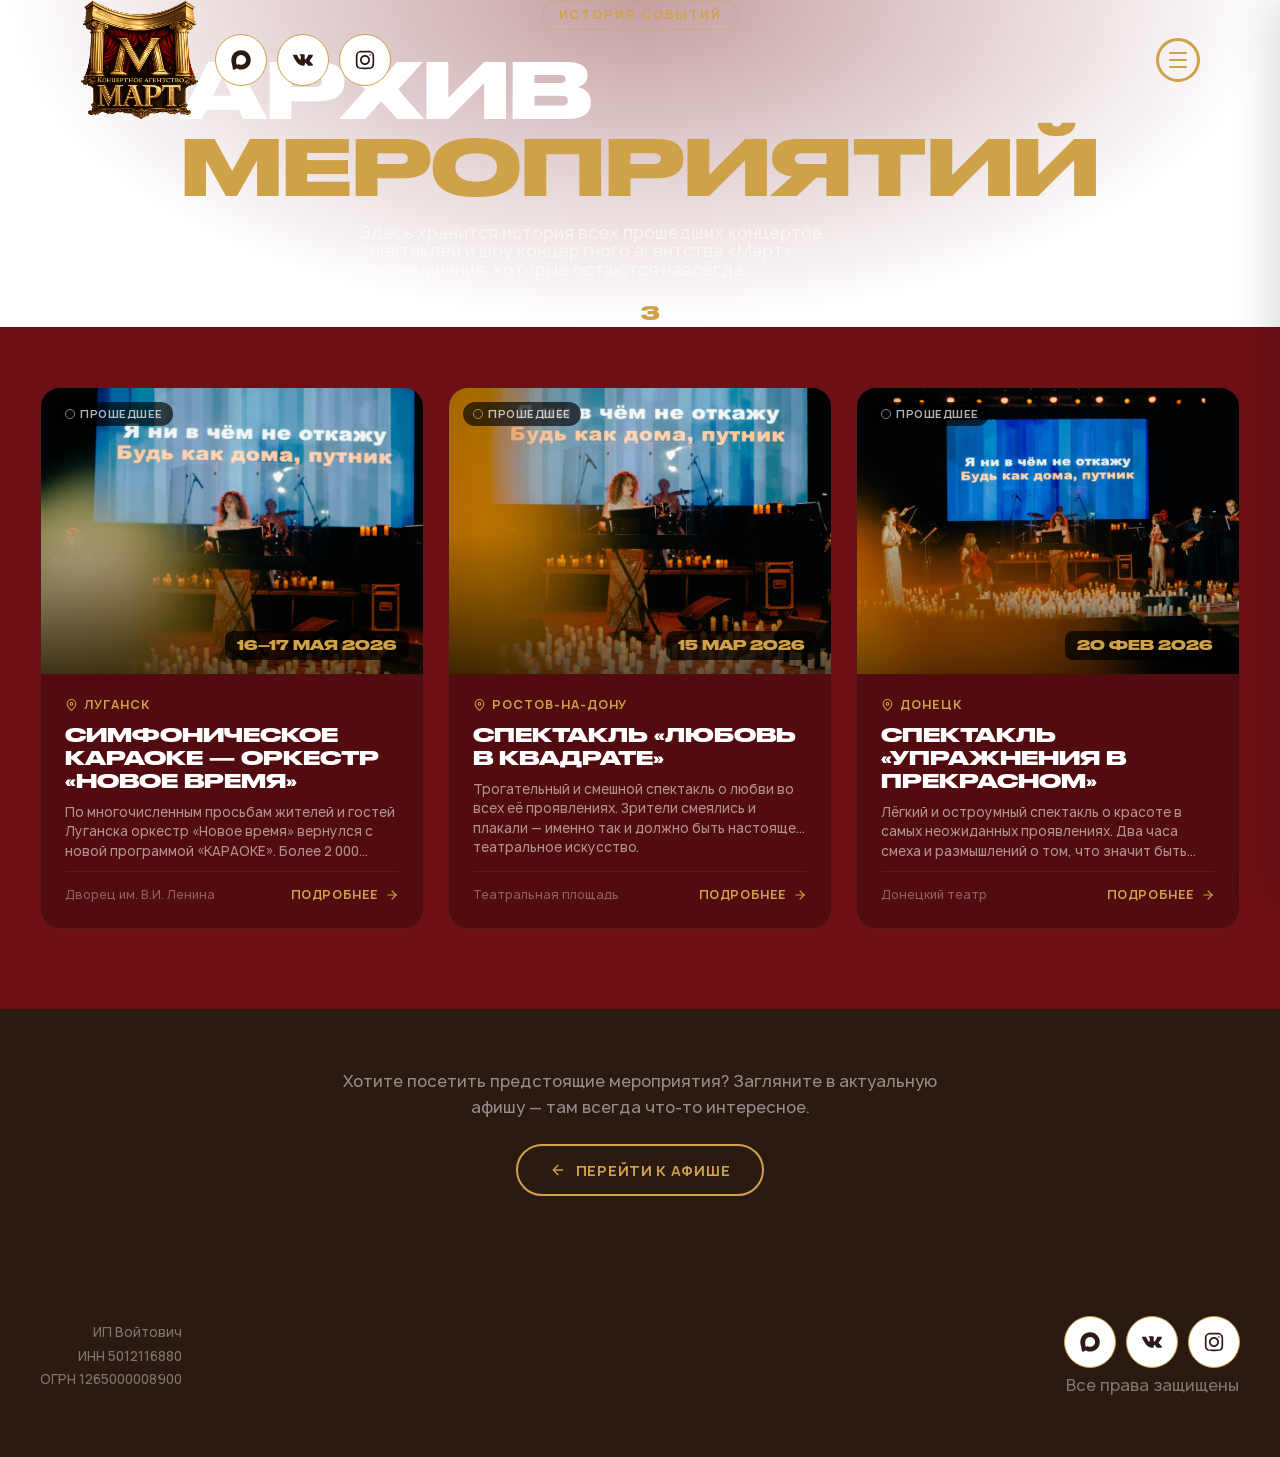
==== commit 75046590: "fin mart 26/05/2026" ====
--- a/archive.html
+++ b/archive.html
@@ -9,6 +9,7 @@
 
     <!-- Стили -->
     <link rel="stylesheet" href="css/main.css" />
+    <link rel="stylesheet" href="css/archive.css" />
     <link rel="stylesheet" href="css/responsive.css" />
 
     <!-- jQuery (нужен для виджета билетов и Tilda-совместимых скриптов) -->
@@ -82,8 +83,8 @@
             ×
           </button>
           <nav class="mobile-menu__nav">
+            <a class="mobile-menu__link" href="index.html">Главная</a>
             <a class="mobile-menu__link" href="event.html">Мероприятия</a>
-            <a class="mobile-menu__link" href="index.html">Афиша</a>
             <a class="mobile-menu__link" href="archive.html">Архив</a>
           </nav>
         </div>
--- a/css/main.css
+++ b/css/main.css
@@ -335,12 +335,15 @@
 
 .page-nav__dropdown {
   position: absolute;
-  top: calc(100%-15px);
-  background: var(--color-white);
-  border-radius: 0px 0px 16px 16px;
-  padding: 20px 15px;
-  text-align: center;
-  box-shadow: 0 12px 40px rgba(0, 0, 0, 0.2);
+  top: 100%;
+  left: 0;
+  right: 0;
+  background: rgba(110, 15, 20, 0.8);
+  border: 1px solid rgba(207, 162, 74, 0.3);
+  border-top: none;
+  border-radius: 0 0 16px 16px;
+  padding: 12px 12px 16px;
+  box-shadow: 0 20px 50px rgba(0, 0, 0, 0.5);
   opacity: 0;
   pointer-events: none;
   transform: translateY(-8px);
@@ -348,12 +351,10 @@
     opacity 0.25s ease,
     transform 0.25s ease;
   z-index: 200;
-  display: flex;
-  flex-direction: column;
-  justify-content: center;
-  align-items: center;
-}
-
+  min-width: 220px;
+}
+
+.page-nav__btn-wrapper.nav--open .page-nav__dropdown,
 .page-nav__btn-wrapper:hover .page-nav__dropdown {
   opacity: 1;
   pointer-events: auto;
@@ -366,64 +367,97 @@
 }
 
 .page-nav__btn-wrapper:hover .page-nav__btn-bg {
-  /* border-radius: 15px 15px 0 0; */
   border: 1px solid rgb(207, 162, 20);
 }
 
+.page-nav__dropdown-title {
+  font-family: var(--font-main);
+  font-size: 10px;
+  font-weight: 700;
+  color: rgba(255, 255, 255);
+  text-transform: uppercase;
+  letter-spacing: 0.12em;
+  padding: 4px 8px 10px;
+  border-bottom: 1px solid rgba(207, 162, 74, 0.15);
+  margin-bottom: 8px;
+}
+
+.page-nav__dropdown-cities {
+  display: flex;
+  flex-direction: column;
+  gap: 4px;
+}
+
 .page-nav__dropdown-item {
   display: flex;
   align-items: center;
-  justify-content: space-between;
-  font-family: var(--font-main);
-  font-weight: 800;
-  font-size: 20px;
-  border-bottom: 1px solid #cfa24a;
-  color: var(--color-dark);
-  margin-bottom: 12px;
-  padding: 4px 0;
+  gap: 10px;
+  padding: 10px 12px;
+  border-radius: 10px;
+  background: rgba(255, 255, 255, 0.04);
+  border: 1px solid transparent;
+  transition:
+    background var(--transition-base),
+    border-color var(--transition-base),
+    transform var(--transition-base);
+  text-decoration: none;
+  width: 100%;
+}
+.page-nav__dropdown-item:hover {
+  background: rgba(207, 162, 74, 0.12);
+  border-color: rgba(207, 162, 74, 0.3);
+  transform: translateX(3px);
+}
+
+.page-nav__dropdown-item::after {
+  display: none;
+}
+
+.page-nav__dropdown-item-icon {
+  display: flex;
+  align-items: center;
+  flex-shrink: 0;
+  color: var(--color-gold);
+}
+.page-nav__dropdown-item-icon svg {
+  width: 15px;
+  height: 15px;
+}
+
+.page-nav__dropdown-item-name {
+  font-family: var(--font-main);
+  font-weight: 700;
+  font-size: 15px;
+  color: var(--color-white);
+  flex: 1;
+}
+
+.page-nav__dropdown-item-arrow {
+  font-size: 16px;
+  color: rgba(207, 162, 74, 0.4);
   transition:
     color var(--transition-base),
-    padding-left var(--transition-base);
-  width: 100%;
-}
-
-.page-nav__dropdown-item::after {
-  content: "";
-  display: inline-block;
-  width: 0;
-  height: 0;
-  border-top: 6px solid transparent;
-  border-bottom: 6px solid transparent;
-  border-left: 10px solid var(--color-dark);
-  flex-shrink: 0;
-  transition:
-    border-left-color var(--transition-base),
     transform var(--transition-base);
 }
-
-.page-nav__dropdown-item:hover {
-  color: var(--color-blue);
-  padding-left: 4px;
-}
-
-.page-nav__dropdown-item:hover::after {
-  border-left-color: var(--color-blue);
-  transform: translateX(4px);
+.page-nav__dropdown-item:hover .page-nav__dropdown-item-arrow {
+  color: var(--color-gold);
+  transform: translateX(3px);
 }
 
 .page-nav__dropdown-note {
-  font-weight: 800;
-  font-size: 12px;
-  color: var(--color-dark);
+  font-family: var(--font-main);
+  font-size: 11px;
+  font-weight: 500;
+  color: var(--color-white);
+  text-align: center;
+  margin-top: 12px;
+  padding-top: 10px;
+  border-top: 1px solid rgba(207, 162, 74, 0.1);
   line-height: 1.4;
-  text-transform: uppercase;
 }
 
 .page-nav__dropdown-sub {
-  font-size: 11px;
-  color: rgba(0, 0, 0, 0.5);
-  line-height: 1.4;
-  margin-top: 6px;
+  display: none;
 }
 
 .hero__ticker-wrapper {
@@ -519,7 +553,7 @@
   text-align: center;
   gap: 40px;
   margin-top: 8px;
-  max-width: 960px;
+  max-width: 1100px;
   width: 100%;
   padding: 0 20px;
 }
@@ -636,7 +670,6 @@
 .about {
   background: var(--color-blue);
   padding: 80px 40px;
-  border-radius: 0 0 40px 40px;
 }
 
 .about__inner {
@@ -869,6 +902,7 @@
 }
 .program-swiper__btn--next {
   right: -22px !important;
+  top: 50%;
 }
 
 /* Пагинация */
@@ -946,8 +980,9 @@
 
 .program__card-photo {
   height: 300px;
-  background-size: cover;
-  background-position: center top;
+  background-size: 100%;
+  background-position: center;
+  background-repeat: no-repeat;
 }
 
 .program__card-title {
@@ -1318,1377 +1353,4 @@
 .section--visible {
   opacity: 1;
   transform: translateY(0);
-}
-
-.event-hero {
-  position: relative;
-  min-height: 100vh;
-  display: flex;
-  flex-direction: column;
-  overflow: visible;
-  background: var(--color-white);
-}
-
-.event-hero .hero__ticker-wrapper {
-  margin-top: 0;
-  position: relative;
-  z-index: 5; /* ниже event-hero__content */
-  overflow: hidden; /* обрезаем только тикер */
-  width: 100%;
-}
-
-/* Фоновое изображение убрано — теперь фото справа через .event-hero__photo */
-.event-hero__bg {
-  display: none;
-}
-
-.event-hero__overlay {
-  display: none;
-}
-
-/* Основная сетка: текст слева, фото справа */
-.event-hero__content {
-  position: relative;
-  z-index: 20; /* выше тикера */
-  width: 100%;
-  flex: 1;
-  display: grid;
-  grid-template-columns: 1fr 1.5fr;
-  align-items: center;
-  padding-top: 120px;
-}
-
-/* Левая часть — текст */
-.event-hero__left {
-  padding: 0px 48px 60px 48px;
-  display: flex;
-  flex-direction: column;
-  justify-content: start;
-}
-
-.event-hero__label {
-  display: inline-block;
-  font-family: var(--font-main);
-  font-size: 13px;
-  font-weight: 700;
-  color: var(--color-accent);
-  text-transform: uppercase;
-  letter-spacing: 0.1em;
-  border: 1px solid var(--color-accent);
-  border-radius: 20px;
-  padding: 4px 14px;
-  margin-bottom: 16px;
-  background: transparent;
-}
-.event-hero__left .page-nav__btn-wrapper {
-  transform: none; /* убираем scale — он создавал контекст наложения */
-  width: auto;
-  display: inline-block;
-  margin-top: 24px;
-}
-
-.event-hero__left .page-nav__dropdown {
-  z-index: 200;
-  top: 100%;
-  bottom: auto;
-}
-/* Название спектакля — тёмное на белом фоне */
-.event-hero__title {
-  font-family: var(--font-display);
-  font-size: 44px;
-  font-weight: 700;
-  color: var(--color-accent);
-  text-transform: uppercase;
-  line-height: 1;
-  margin-bottom: 12px;
-}
-
-/* Динамический город рядом с заголовком */
-.event-hero__city-tag {
-  display: inline-block;
-  font-family: var(--font-display);
-  font-size: 22px;
-  font-weight: 700;
-  color: var(--color-gold);
-  text-transform: uppercase;
-  letter-spacing: 0.05em;
-  margin-bottom: 20px;
-  min-height: 28px;
-  transition: opacity 0.3s ease;
-}
-.event-hero__city-tag:empty {
-  display: none;
-}
-
-.event-hero__meta {
-  display: flex;
-  flex-wrap: wrap;
-  gap: 20px;
-  margin-bottom: 20px;
-}
-
-.event-hero__meta-item {
-  display: flex;
-  flex-direction: column;
-  gap: 2px;
-}
-
-.event-hero__meta-label {
-  font-size: 11px;
-  font-weight: 600;
-  color: rgba(0, 0, 0, 0.4);
-  text-transform: uppercase;
-  letter-spacing: 0.08em;
-}
-
-.event-hero__meta-value {
-  font-size: 16px;
-  font-weight: 700;
-  color: var(--color-dark);
-}
-
-.event-hero__desc {
-  font-size: 15px;
-  font-weight: 500;
-  color: rgba(0, 0, 0, 0.6);
-  line-height: 1.6;
-  max-width: 480px;
-}
-
-/* Фото спектакля поверх белого фона */
-
-.event-hero__right {
-  position: relative;
-  background-size: cover;
-  background-repeat: no-repeat;
-  background-position: center top;
-  border-radius: 50px 0 0 50px;
-  max-height: 558px;
-  height: 100%;
-}
-/* 
-.event-hero__photo {
-  width: 100%;
-  height: 100%;
-  object-fit: cover;
-  object-position: center top;
-  display: block;
-  border-radius: 50px 0 0 50px;
-} */
-.event-hero__age {
-  position: absolute;
-  bottom: 24px;
-  right: 24px;
-  display: inline-flex;
-  align-items: center;
-  justify-content: center;
-  width: 56px;
-  height: 56px;
-  border-radius: 50%;
-  border: 2px solid var(--color-gold);
-  font-family: var(--font-main);
-  font-weight: 800;
-  font-size: 16px;
-  color: var(--color-gold);
-  background: rgba(255, 255, 255, 0.8);
-  z-index: 2;
-}
-
-/* ══════════════════════════════════════════════════════
-   Форма обратной связи
-══════════════════════════════════════════════════════ */
-.corporate {
-  background: var(--color-blue);
-  padding: 80px 40px;
-  border-bottom: 2px solid #cfa24a36;
-}
-
-.corporate__inner {
-  max-width: 1000px;
-  margin: 0 auto;
-  display: flex;
-  flex-direction: column;
-  align-items: center;
-  gap: 32px;
-  text-align: center;
-}
-
-.corporate__title {
-  font-family: var(--font-display);
-  font-size: clamp(14px, 4vw, 50px);
-  font-weight: 700;
-  color: var(--color-white);
-  text-transform: uppercase;
-  line-height: 1.1;
-  max-width: 992px;
-  width: 100%;
-}
-
-.corporate__title-accent {
-  color: var(--color-gold);
-}
-
-.corporate__desc {
-  font-family: var(--font-main);
-  font-size: clamp(10px, 1.5vw, 18px);
-  font-weight: 500;
-  color: rgba(255, 255, 255, 0.7);
-  line-height: 1.6;
-  max-width: 600px;
-}
-
-.corporate__form {
-  width: 100%;
-  display: flex;
-  flex-direction: column;
-  gap: 16px;
-}
-
-.corporate__form-fields {
-  display: flex;
-  gap: 12px;
-  flex-wrap: wrap;
-  align-items: stretch;
-  justify-content: center;
-}
-
-.corporate__input {
-  flex: 1;
-  min-width: 180px;
-  height: 56px;
-  background: transparent;
-  border: 1px solid rgba(255, 255, 255, 0.7);
-  border-radius: 30px;
-  padding: 0 24px;
-  font-family: var(--font-main);
-  font-size: 14px;
-  font-weight: 500;
-  color: var(--color-white);
-  outline: none;
-  transition: border-color var(--transition-base);
-}
-.corporate__input::placeholder {
-  color: #ffffffb3;
-}
-.corporate__input:focus {
-  border-color: var(--color-gold);
-}
-
-.corporate__input:invalid:not(:placeholder-shown) {
-  border-color: rgba(224, 90, 90, 0.6);
-}
-
-.corporate__btn {
-  height: 56px;
-  padding: 0 32px;
-  background: var(--color-gold);
-  color: var(--color-dark);
-  font-family: var(--font-main);
-  font-weight: 800;
-  font-size: 14px;
-  text-transform: uppercase;
-  letter-spacing: 0.05em;
-  border: none;
-  border-radius: 30px;
-  cursor: pointer;
-  white-space: nowrap;
-  flex-shrink: 0;
-  transition:
-    background var(--transition-base),
-    transform var(--transition-base);
-  position: relative;
-  overflow: hidden;
-}
-.corporate__btn::after {
-  content: "";
-  position: absolute;
-  top: 0;
-  left: -100%;
-  width: 75px;
-  height: 100%;
-  background: linear-gradient(
-    90deg,
-    rgba(255, 255, 255, 0) 0%,
-    rgba(255, 255, 255, 0.4) 50%,
-    rgba(255, 255, 255, 0) 100%
-  );
-  transform: skewX(-20deg);
-  animation: btn-flash 4000ms infinite;
-  pointer-events: none;
-}
-.corporate__btn:hover {
-  background: #e0b85a;
-  transform: scale(1.02);
-}
-
-.corporate__acceptance {
-  display: flex;
-  align-items: flex-start;
-  gap: 10px;
-  cursor: pointer;
-  justify-content: center;
-}
-
-.corporate__checkbox {
-  width: 18px;
-  height: 18px;
-  flex-shrink: 0;
-  margin-top: 2px;
-  accent-color: var(--color-gold);
-  cursor: pointer;
-}
-
-.corporate__acceptance-text {
-  font-family: var(--font-main);
-  font-size: 13px;
-  font-weight: 500;
-  color: rgba(255, 255, 255, 0.5);
-  line-height: 1.5;
-  text-align: justify;
-}
-
-.corporate__acceptance-link {
-  color: rgba(255, 255, 255, 0.7);
-  text-decoration: underline;
-  text-underline-offset: 3px;
-  transition: color var(--transition-base);
-}
-.corporate__acceptance-link:hover {
-  color: var(--color-gold);
-}
-
-/* ══════════════════════════════════════════════════════
-   SINGEL PAGE - Страница спектакля
-══════════════════════════════════════════════════════ */
-/* ══════════════════════════════════════════════════════
-   CITY BLOCK — блок с городом и площадкой
-══════════════════════════════════════════════════════ */
-.city-switcher {
-  background: var(--color-black);
-  padding: 60px 20px;
-}
-
-.city-switcher__inner {
-  max-width: 1200px;
-  margin: 0 auto;
-}
-
-.city-switcher__title {
-  font-family: var(--font-display);
-  font-size: 14px;
-  font-weight: 700;
-  color: rgba(255, 255, 255, 0.4);
-  text-transform: uppercase;
-  letter-spacing: 0.15em;
-  margin-bottom: 24px;
-}
-
-.city-switcher__tabs {
-  display: flex;
-  gap: 8px;
-  flex-wrap: wrap;
-  margin-bottom: 32px;
-}
-
-.city-switcher__tab {
-  background: rgba(255, 255, 255, 0.08);
-  color: rgba(255, 255, 255, 0.6);
-  border: 1px solid rgba(255, 255, 255, 0.15);
-  border-radius: 30px;
-  padding: 8px 20px;
-  font-family: var(--font-main);
-  font-weight: 700;
-  font-size: 14px;
-  cursor: pointer;
-  transition: all var(--transition-base);
-}
-.city-switcher__tab:hover,
-.city-switcher__tab--active {
-  background: var(--color-gold);
-  color: var(--color-dark);
-  border-color: var(--color-gold);
-}
-
-/* Карточки городов */
-.city-cards {
-  display: flex;
-  flex-direction: column;
-  gap: 16px;
-}
-
-.city-card {
-  display: none;
-  background: rgba(255, 255, 255, 0.05);
-  border: 1px solid rgba(255, 255, 255, 0.1);
-  border-radius: 20px;
-  padding: 28px;
-  align-items: center;
-  justify-content: space-between;
-  gap: 24px;
-  transition: border-color var(--transition-base);
-}
-.city-card:hover {
-  border-color: rgba(207, 162, 74, 0.4);
-}
-.city-card--active {
-  display: flex;
-}
-
-.city-card__info {
-  display: grid;
-  grid-template-columns: repeat(4, 1fr);
-  flex-wrap: wrap;
-  gap: 16px;
-  align-items: center;
-  flex: 1;
-  width: 100%;
-}
-
-.city-card__field {
-  display: flex;
-  flex-direction: column;
-  gap: 4px;
-}
-
-.city-card__label {
-  font-size: 11px;
-  font-weight: 600;
-  color: rgba(255, 255, 255, 0.4);
-  text-transform: uppercase;
-  letter-spacing: 0.1em;
-}
-
-.city-card__value {
-  font-family: var(--font-main);
-  font-weight: 800;
-  font-size: 20px;
-  color: var(--color-white);
-}
-
-.city-card__date {
-  font-family: var(--font-display);
-  font-size: 40px;
-  font-weight: 700;
-  color: var(--color-gold);
-  line-height: 1;
-}
-
-.city-card__btn {
-  display: inline-flex;
-  align-items: center;
-  justify-content: center;
-  background: var(--color-gold);
-  color: var(--color-dark);
-  font-family: var(--font-main);
-  font-weight: 800;
-  font-size: 14px;
-  text-transform: uppercase;
-  padding: 0 28px;
-  height: 52px;
-  border-radius: 12px;
-  white-space: nowrap;
-  flex-shrink: 0;
-  transition:
-    background var(--transition-base),
-    transform var(--transition-base);
-  position: relative;
-  overflow: hidden;
-}
-.city-card__btn::after {
-  content: "";
-  position: absolute;
-  top: 0;
-  left: -100%;
-  width: 75px;
-  height: 100%;
-  background: linear-gradient(
-    90deg,
-    rgba(255, 255, 255, 0) 0%,
-    rgba(255, 255, 255, 0.4) 50%,
-    rgba(255, 255, 255, 0) 100%
-  );
-  transform: skewX(-20deg);
-  animation: btn-flash 4000ms infinite;
-  pointer-events: none;
-}
-.city-card__btn:hover {
-  background: #e0b85a;
-  transform: scale(1.02);
-}
-
-/* ══════════════════════════════════════════════════════
-   МЕРОПРИЯТИЯ
-══════════════════════════════════════════════════════ */
-/* ══════════════════════════════════════════════════════
-   HERO
-══════════════════════════════════════════════════════ */
-.events-hero {
-  background: var(--color-dark);
-  padding: 120px 40px 60px;
-  text-align: center;
-}
-
-.events-hero__inner {
-  max-width: 900px;
-  margin: 0 auto;
-  display: flex;
-  flex-direction: column;
-  align-items: center;
-  gap: 20px;
-}
-
-.events-hero__title {
-  font-family: var(--font-display);
-  font-size: clamp(20px, 6vw, 80px);
-  font-weight: 700;
-  color: var(--color-gold);
-  text-transform: uppercase;
-  line-height: 1;
-}
-
-.events-hero__subtitle {
-  font-family: var(--font-main);
-  font-size: clamp(14px, 1.5vw, 18px);
-  font-weight: 500;
-  color: rgba(255, 255, 255, 0.6);
-  line-height: 1.6;
-  max-width: 600px;
-}
-
-/* ══════════════════════════════════════════════════════
-   ФИЛЬТРЫ
-══════════════════════════════════════════════════════ */
-.events-filters {
-  background: var(--color-dark);
-  padding: 0 40px 48px;
-  top: 75px;
-  z-index: 50;
-}
-
-.events-filters__inner {
-  max-width: 1200px;
-  margin: 0 auto;
-  border-top: 1px solid rgba(207, 162, 74, 0.2);
-  padding-top: 28px;
-}
-
-.events-filters__row {
-  display: flex;
-  gap: 10px;
-  flex-wrap: wrap;
-  align-items: center;
-}
-
-/* Отдельная кнопка сброса всех фильтров */
-.events-filters__clear-all {
-  display: inline-flex;
-  align-items: center;
-  gap: 8px;
-  background: rgba(207, 162, 74, 0.12);
-  border: 1px solid var(--color-gold);
-  border-radius: 8px;
-  padding: 10px 18px;
-  font-family: var(--font-display);
-  font-size: 12px;
-  font-weight: 700;
-  color: var(--color-gold);
-  text-transform: uppercase;
-  letter-spacing: 0.08em;
-  cursor: pointer;
-  transition:
-    background var(--transition-base),
-    transform var(--transition-base);
-  margin-left: auto;
-}
-.events-filters__clear-all:hover {
-  background: rgba(207, 162, 74, 0.25);
-  transform: scale(1.02);
-}
-.events-filters__clear-all svg {
-  width: 14px;
-  height: 14px;
-  flex-shrink: 0;
-}
-
-.events-filter {
-  position: relative;
-}
-
-.events-filter__btn {
-  display: inline-flex;
-  align-items: center;
-  gap: 10px;
-  background: transparent;
-  border: 1px solid rgba(207, 162, 74, 0.3);
-  border-radius: 8px;
-  padding: 10px 18px;
-  font-family: var(--font-display);
-  font-size: 12px;
-  font-weight: 700;
-  color: rgba(255, 255, 255, 0.7);
-  text-transform: uppercase;
-  letter-spacing: 0.08em;
-  cursor: pointer;
-  transition:
-    border-color var(--transition-base),
-    background var(--transition-base),
-    color var(--transition-base);
-  white-space: nowrap;
-}
-.events-filter__btn:hover,
-.events-filter--open .events-filter__btn {
-  border-color: var(--color-gold);
-  background: rgba(207, 162, 74, 0.08);
-  color: var(--color-white);
-}
-.events-filter--active .events-filter__btn {
-  border-color: var(--color-gold);
-  background: rgba(207, 162, 74, 0.15);
-  color: var(--color-gold);
-}
-
-.events-filter__arrow {
-  width: 8px;
-  height: 8px;
-  border-right: 2px solid currentColor;
-  border-bottom: 2px solid currentColor;
-  transform: rotate(45deg);
-  transition: transform 0.3s ease;
-  margin-top: -3px;
-  flex-shrink: 0;
-}
-.events-filter--open .events-filter__arrow {
-  transform: rotate(-135deg);
-  margin-top: 3px;
-}
-
-.events-filter__dropdown {
-  position: absolute;
-  top: calc(100% + 6px);
-  left: 0;
-  min-width: 220px;
-  background: #1a0a08;
-  border: 1px solid rgba(207, 162, 74, 0.25);
-  border-radius: 12px;
-  padding: 8px 0;
-  opacity: 0;
-  pointer-events: none;
-  transform: translateY(-8px);
-  transition:
-    opacity 0.25s ease,
-    transform 0.25s ease;
-  z-index: 1;
-  box-shadow: 0 16px 40px rgba(0, 0, 0, 0.5);
-}
-.events-filter--open .events-filter__dropdown {
-  opacity: 1;
-  pointer-events: auto;
-  transform: translateY(0);
-  z-index: 100;
-}
-
-.events-filter__option {
-  display: flex;
-  align-items: center;
-  justify-content: space-between;
-  padding: 10px 18px;
-  font-family: var(--font-main);
-  font-size: 14px;
-  font-weight: 600;
-  color: rgba(255, 255, 255, 0.7);
-  cursor: pointer;
-  transition:
-    color var(--transition-base),
-    background var(--transition-base);
-}
-.events-filter__option:hover {
-  background: rgba(207, 162, 74, 0.1);
-  color: var(--color-gold);
-}
-.events-filter__option--active {
-  color: var(--color-gold);
-}
-.events-filter__option--active::after {
-  content: "✓";
-  font-size: 13px;
-  color: var(--color-gold);
-}
-/* все опции в закрытом дропдауне некликабельны */
-.events-filter__dropdown .events-filter__option {
-  pointer-events: none;
-}
-
-/* в открытом — кликабельны доступные */
-.events-filter--open .events-filter__dropdown .events-filter__option {
-  pointer-events: auto;
-}
-
-/* недоступные некликабельны даже в открытом */
-.events-filter--open .events-filter__dropdown .events-filter__option--disabled {
-  pointer-events: none;
-  cursor: default;
-}
-
-/* ══════════════════════════════════════════════════════
-   СПИСОК МЕРОПРИЯТИЙ
-══════════════════════════════════════════════════════ */
-.events-list {
-  background: var(--color-accent, #6e0f14);
-  padding: 0 40px 80px;
-}
-
-.events-list__inner {
-  max-width: 1200px;
-  margin: 0 auto;
-}
-
-.events-list__count {
-  padding: 24px 0 16px;
-  font-family: var(--font-main);
-  font-size: 14px;
-  font-weight: 600;
-  color: rgba(255, 255, 255, 0.4);
-  border-bottom: 1px solid rgba(255, 255, 255, 0.1);
-}
-.events-list__count span {
-  color: var(--color-gold);
-  font-size: 16px;
-}
-
-.events-list__empty {
-  display: none;
-  padding: 80px 0;
-  text-align: center;
-}
-.events-list__empty--visible {
-  display: block;
-}
-.events-list__empty-text {
-  font-family: var(--font-display);
-  font-size: 20px;
-  font-weight: 700;
-  color: rgba(255, 255, 255, 0.25);
-  text-transform: uppercase;
-}
-
-/* ══════════════════════════════════════════════════════
-   КАРТОЧКА МЕРОПРИЯТИЯ
-══════════════════════════════════════════════════════ */
-.event-card {
-  display: grid;
-  grid-template-columns: 300px 1fr auto;
-  gap: 36px;
-  align-items: center;
-  padding: 32px 0;
-  border-bottom: 1px solid rgba(255, 255, 255, 0.08);
-  transition: background var(--transition-base);
-}
-.event-card[data-hidden="true"] {
-  display: none;
-}
-
-.event-card__photo {
-  position: relative;
-  border-radius: 16px;
-  overflow: hidden;
-  aspect-ratio: 4/3;
-  background-size: cover;
-  background-position: center;
-  flex-shrink: 0;
-  transition: transform 0.4s ease;
-}
-.event-card:hover .event-card__photo {
-  transform: scale(1.02);
-}
-
-.event-card__age {
-  position: absolute;
-  top: 10px;
-  left: 10px;
-  background: rgba(0, 0, 0, 0.65);
-  color: var(--color-white);
-  font-family: var(--font-main);
-  font-size: 11px;
-  font-weight: 800;
-  padding: 3px 8px;
-  border-radius: 6px;
-  letter-spacing: 0.05em;
-}
-
-.event-card__body {
-  display: flex;
-  flex-direction: column;
-  gap: 14px;
-}
-
-.event-card__title {
-  font-family: var(--font-display);
-  font-size: clamp(18px, 2vw, 28px);
-  font-weight: 700;
-  color: var(--color-white);
-  text-transform: uppercase;
-  line-height: 1.1;
-}
-
-.event-card__date-row {
-  display: flex;
-  align-items: center;
-  gap: 14px;
-  flex-wrap: wrap;
-}
-
-.event-card__date {
-  font-family: var(--font-display);
-  font-size: clamp(28px, 3.5vw, 48px);
-  font-weight: 700;
-  color: var(--color-white);
-  line-height: 1;
-  text-transform: uppercase;
-}
-
-.event-card__time {
-  display: inline-flex;
-  align-items: center;
-  background: var(--color-gold);
-  color: var(--color-dark);
-  font-family: var(--font-main);
-  font-size: 14px;
-  font-weight: 800;
-  padding: 5px 14px;
-  border-radius: 20px;
-  letter-spacing: 0.03em;
-}
-
-.event-card__meta {
-  display: flex;
-  align-items: center;
-  gap: 6px;
-  font-family: var(--font-main);
-  font-size: 15px;
-  font-weight: 500;
-  color: rgba(255, 255, 255, 0.5);
-}
-.event-card__meta svg {
-  width: 15px;
-  height: 15px;
-  color: var(--color-gold);
-  flex-shrink: 0;
-}
-
-.event-card__tags {
-  display: flex;
-  gap: 8px;
-  flex-wrap: wrap;
-}
-
-.event-card__tag {
-  display: inline-flex;
-  align-items: center;
-  background: rgba(207, 162, 74, 0.12);
-  color: var(--color-gold);
-  font-family: var(--font-main);
-  font-size: 11px;
-  font-weight: 700;
-  padding: 4px 10px;
-  border-radius: 20px;
-  text-transform: uppercase;
-  letter-spacing: 0.06em;
-  border: 1px solid rgba(207, 162, 74, 0.25);
-}
-
-.event-card__actions {
-  display: flex;
-  flex-direction: column;
-  gap: 10px;
-  align-items: stretch;
-  flex-shrink: 0;
-  min-width: 180px;
-}
-
-.event-card__btn {
-  display: inline-flex;
-  align-items: center;
-  justify-content: center;
-  height: 50px;
-  padding: 0 24px;
-  border-radius: 30px;
-  font-family: var(--font-main);
-  font-weight: 800;
-  font-size: 14px;
-  text-transform: uppercase;
-  letter-spacing: 0.05em;
-  white-space: nowrap;
-  transition:
-    background var(--transition-base),
-    transform var(--transition-base),
-    color var(--transition-base),
-    border-color var(--transition-base);
-  position: relative;
-  overflow: hidden;
-  cursor: pointer;
-  border: none;
-}
-
-.event-card__btn--primary {
-  background: var(--color-gold);
-  color: var(--color-dark);
-}
-.event-card__btn--primary::after {
-  content: "";
-  position: absolute;
-  top: 0;
-  left: -100%;
-  width: 75px;
-  height: 100%;
-  background: linear-gradient(
-    90deg,
-    rgba(255, 255, 255, 0) 0%,
-    rgba(255, 255, 255, 0.4) 50%,
-    rgba(255, 255, 255, 0) 100%
-  );
-  transform: skewX(-20deg);
-  animation: btn-flash 4000ms infinite;
-  pointer-events: none;
-}
-.event-card__btn--primary:hover {
-  background: #e0b85a;
-  transform: scale(1.02);
-}
-
-/* ══════════════════════════════════════════════════════
-   HERO АРХИВА
-══════════════════════════════════════════════════════ */
-.archive-hero {
-  background: var(--color-dark);
-  padding: 120px 40px 60px;
-  text-align: center;
-  position: relative;
-  overflow: hidden;
-}
-
-/* Декоративный фон */
-.archive-hero::before {
-  content: "";
-  position: absolute;
-  inset: 0;
-  background: radial-gradient(
-    ellipse at center top,
-    rgba(110, 15, 20, 0.4) 0%,
-    transparent 70%
-  );
-  pointer-events: none;
-}
-
-.archive-hero__inner {
-  max-width: 800px;
-  margin: 0 auto;
-  position: relative;
-  z-index: 1;
-  display: flex;
-  flex-direction: column;
-  align-items: center;
-  gap: 20px;
-}
-
-.archive-hero__label {
-  display: inline-block;
-  font-family: var(--font-main);
-  font-size: 12px;
-  font-weight: 700;
-  color: var(--color-gold);
-  text-transform: uppercase;
-  letter-spacing: 0.15em;
-  border: 1px solid rgba(207, 162, 74, 0.4);
-  border-radius: 20px;
-  padding: 5px 16px;
-}
-
-.archive-hero__title {
-  font-family: var(--font-display);
-  font-size: clamp(16px, 6vw, 80px);
-  font-weight: 700;
-  color: var(--color-white);
-  text-transform: uppercase;
-  line-height: 1;
-}
-
-.archive-hero__title span {
-  color: var(--color-gold);
-}
-
-.archive-hero__desc {
-  font-family: var(--font-main);
-  font-size: clamp(14px, 1.5vw, 17px);
-  font-weight: 500;
-  color: rgba(255, 255, 255, 0.55);
-  line-height: 1.1;
-  max-width: 560px;
-}
-
-.archive-hero__count {
-  font-family: var(--font-display);
-  font-size: 12px;
-  font-weight: 700;
-  color: rgba(255, 255, 255, 0.3);
-  text-transform: uppercase;
-  letter-spacing: 0.1em;
-}
-
-.archive-hero__count span {
-  color: var(--color-gold);
-  font-size: 18px;
-}
-
-/* ══════════════════════════════════════════════════════
-   СЕТКА КАРТОЧЕК АРХИВА
-══════════════════════════════════════════════════════ */
-.archive-grid-section {
-  background: var(--color-accent, #6e0f14);
-  padding: 60px 40px 80px;
-}
-
-.archive-grid-section__inner {
-  max-width: 1200px;
-  margin: 0 auto;
-}
-
-.archive-grid {
-  display: grid;
-  grid-template-columns: repeat(3, 1fr);
-  gap: 24px;
-}
-
-/* ══════════════════════════════════════════════════════
-   КАРТОЧКА АРХИВА
-══════════════════════════════════════════════════════ */
-.archive-card {
-  background: rgba(0, 0, 0, 0.25);
-  border-radius: 20px;
-  overflow: hidden;
-  display: flex;
-  flex-direction: column;
-  border: 1px solid rgba(255, 255, 255, 0.06);
-  transition:
-    transform 0.35s ease,
-    box-shadow 0.35s ease,
-    border-color 0.35s ease;
-}
-.archive-card:hover {
-  transform: translateY(-4px);
-  box-shadow: 0 20px 50px rgba(0, 0, 0, 0.35);
-  border-color: rgba(207, 162, 74, 0.25);
-}
-
-/* Фото */
-.archive-card__photo {
-  position: relative;
-  aspect-ratio: 4/3;
-  background-size: cover;
-  background-position: center;
-  overflow: hidden;
-}
-
-.archive-card__photo-overlay {
-  position: absolute;
-  inset: 0;
-  background: linear-gradient(
-    to bottom,
-    transparent 50%,
-    rgba(0, 0, 0, 0.6) 100%
-  );
-}
-
-.archive-card__badge {
-  position: absolute;
-  top: 14px;
-  left: 14px;
-  display: inline-flex;
-  align-items: center;
-  gap: 5px;
-  background: rgba(0, 0, 0, 0.65);
-  color: rgba(255, 255, 255, 0.7);
-  font-family: var(--font-main);
-  font-size: 11px;
-  font-weight: 700;
-  padding: 4px 10px;
-  border-radius: 20px;
-  text-transform: uppercase;
-  letter-spacing: 0.05em;
-}
-
-/* Иконка часов для "Прошедшее" */
-.archive-card__badge::before {
-  content: "";
-  display: inline-block;
-  width: 10px;
-  height: 10px;
-  border: 1.5px solid rgba(255, 255, 255, 0.5);
-  border-radius: 50%;
-  position: relative;
-  flex-shrink: 0;
-}
-
-.archive-card__date-badge {
-  position: absolute;
-  bottom: 14px;
-  right: 14px;
-  background: rgba(0, 0, 0, 0.7);
-  color: var(--color-gold);
-  font-family: var(--font-display);
-  font-size: 13px;
-  font-weight: 700;
-  padding: 5px 12px;
-  border-radius: 8px;
-  text-transform: uppercase;
-}
-
-/* Контент карточки */
-.archive-card__body {
-  padding: 22px 24px 24px;
-  display: flex;
-  flex-direction: column;
-  gap: 10px;
-  flex: 1;
-}
-
-.archive-card__city {
-  display: flex;
-  align-items: center;
-  gap: 6px;
-  font-family: var(--font-main);
-  font-size: 12px;
-  font-weight: 700;
-  color: var(--color-gold);
-  text-transform: uppercase;
-  letter-spacing: 0.08em;
-}
-.archive-card__city svg {
-  width: 13px;
-  height: 13px;
-  flex-shrink: 0;
-}
-
-.archive-card__title {
-  font-family: var(--font-display);
-  font-size: clamp(15px, 1.5vw, 19px);
-  font-weight: 700;
-  color: var(--color-white);
-  text-transform: uppercase;
-  line-height: 1.2;
-}
-
-.archive-card__desc {
-  font-family: var(--font-main);
-  font-size: 13px;
-  font-weight: 500;
-  color: rgba(255, 255, 255, 0.55);
-  line-height: 1.5;
-  flex: 1;
-  display: -webkit-box;
-  -webkit-line-clamp: 3;
-  -webkit-box-orient: vertical;
-  overflow: hidden;
-}
-
-.archive-card__meta {
-  display: flex;
-  align-items: center;
-  justify-content: space-between;
-  padding-top: 14px;
-  border-top: 1px solid rgba(255, 255, 255, 0.07);
-  margin-top: auto;
-}
-
-.archive-card__venue {
-  font-family: var(--font-main);
-  font-size: 12px;
-  font-weight: 500;
-  color: rgba(255, 255, 255, 0.35);
-}
-
-.archive-card__link {
-  display: inline-flex;
-  align-items: center;
-  gap: 6px;
-  font-family: var(--font-main);
-  font-size: 12px;
-  font-weight: 700;
-  color: var(--color-gold);
-  text-transform: uppercase;
-  letter-spacing: 0.05em;
-  transition: opacity var(--transition-base);
-}
-.archive-card__link:hover {
-  opacity: 0.7;
-}
-.archive-card__link svg {
-  width: 14px;
-  height: 14px;
-  transition: transform var(--transition-base);
-}
-.archive-card__link:hover svg {
-  transform: translateX(3px);
-}
-
-/* ══════════════════════════════════════════════════════
-   ПУСТОЕ СОСТОЯНИЕ
-══════════════════════════════════════════════════════ */
-.archive-empty {
-  display: none;
-  padding: 100px 40px;
-  text-align: center;
-  background: var(--color-accent, #6e0f14);
-}
-.archive-empty--visible {
-  display: block;
-}
-.archive-empty__icon {
-  font-size: 48px;
-  margin-bottom: 16px;
-  opacity: 0.4;
-}
-.archive-empty__text {
-  font-family: var(--font-display);
-  font-size: 20px;
-  font-weight: 700;
-  color: rgba(255, 255, 255, 0.2);
-  text-transform: uppercase;
-}
-
-/* ══════════════════════════════════════════════════════
-   CTA — вернуться к афише
-══════════════════════════════════════════════════════ */
-.archive-cta {
-  background: var(--color-dark);
-  padding: 60px 40px;
-  text-align: center;
-}
-
-.archive-cta__inner {
-  max-width: 600px;
-  margin: 0 auto;
-  display: flex;
-  flex-direction: column;
-  align-items: center;
-  gap: 24px;
-}
-
-.archive-cta__text {
-  font-family: var(--font-main);
-  font-size: 16px;
-  font-weight: 500;
-  color: rgba(255, 255, 255, 0.5);
-  line-height: 1.6;
-}
-
-.archive-cta__btn {
-  display: inline-flex;
-  align-items: center;
-  justify-content: center;
-  gap: 10px;
-  background: transparent;
-  color: var(--color-gold);
-  border: 2px solid var(--color-gold);
-  font-family: var(--font-main);
-  font-weight: 800;
-  font-size: 14px;
-  text-transform: uppercase;
-  letter-spacing: 0.05em;
-  padding: 0 32px;
-  height: 52px;
-  border-radius: 30px;
-  transition:
-    background var(--transition-base),
-    color var(--transition-base),
-    transform var(--transition-base);
-}
-.archive-cta__btn:hover {
-  background: var(--color-gold);
-  color: var(--color-dark);
-  transform: scale(1.02);
-}
-.archive-cta__btn svg {
-  width: 16px;
-  height: 16px;
-}
-
-/* ══════════════════════════════════════════════════════
-   STAGGER АНИМАЦИЯ КАРТОЧЕК
-══════════════════════════════════════════════════════ */
-.archive-card--hidden {
-  opacity: 0;
-  transform: translateY(24px);
-  transition:
-    opacity 0.5s ease,
-    transform 0.5s ease;
-}
-.archive-card--visible {
-  opacity: 1;
-  transform: translateY(0);
-}
-
-.event-hero.section--visible {
-  transform: none;
-}
-
-/* ══════════════════════════════════════════════════════
-   КНОПКА КУПИТЬ БИЛЕТ ВНУТРИ КАРТОЧКИ АФИШИ
-   Используем приоритет .program__card чтобы не затронуть single.html
-══════════════════════════════════════════════════════ */
-
-/* Обёртка кнопки — убираем margin-top от глобального стиля */
-.program__card .page-nav__btn-wrapper {
-  position: relative;
-  margin-top: 0;
-  transform: none; /* убираем scale если был */
-  width: 100%;
-}
-
-/* Белый фон кнопки адаптируем под тёмную карточку */
-.program__card .page-nav__btn-bg {
-  width: 100%;
-  background: rgba(255, 255, 255, 0.1);
-  border-color: var(--color-gold);
-  border-radius: 12px;
-  padding: 4px 4px 4px 12px;
-}
-
-/* Иконка + белая на тёмном фоне */
-.program__card .page-nav__btn-icon {
-  color: var(--color-white);
-}
-
-/* Зелёная кнопка меняем на золотую */
-.program__card .page-nav__buy-btn {
-  background: var(--color-gold);
-  color: var(--color-dark);
-  font-size: 12px;
-  height: 36px;
-  border-radius: 8px;
-  flex: 1;
-  width: 100%;
-}
-
-/* Дропдаун открывается вверх т.к. карточка внизу карусели */
-.program__card .page-nav__dropdown {
-  top: auto;
-  bottom: 100%;
-  border-radius: 16px 16px 0 0;
-  width: 100%;
-  z-index: 50;
-}
-
-/* При открытии — скругление кнопки сверху */
-.program__card .page-nav__btn-wrapper.nav--open .page-nav__btn-bg {
-  border-radius: 0 0 12px 12px;
-}
-
-/* Текст в дропдауне светлее для читаемости */
-.program__card .page-nav__dropdown-item {
-  font-size: 16px;
-}
-
-.program__card .page-nav__dropdown-note,
-.program__card .page-nav__dropdown-sub {
-  color: rgba(0, 0, 0, 0.6);
-}
+}
--- a/css/archive.css
+++ b/css/archive.css
@@ -0,0 +1,435 @@
+/* ═══════════════════════════════════
+   Стили страницы архива (archive.html)
+═══════════════════════════════════ */
+
+HERO АРХИВА
+══════════════════════════════════════════════════════ */
+.archive-hero {
+  background: var(--color-dark);
+  padding: 120px 40px 60px;
+  text-align: center;
+  position: relative;
+  overflow: hidden;
+}
+
+/* Декоративный фон */
+.archive-hero::before {
+  content: "";
+  position: absolute;
+  inset: 0;
+  background: radial-gradient(
+    ellipse at center top,
+    rgba(110, 15, 20, 0.4) 0%,
+    transparent 70%
+  );
+  pointer-events: none;
+}
+
+.archive-hero__inner {
+  max-width: 800px;
+  margin: 0 auto;
+  position: relative;
+  z-index: 1;
+  display: flex;
+  flex-direction: column;
+  align-items: center;
+  gap: 20px;
+}
+
+.archive-hero__label {
+  display: inline-block;
+  font-family: var(--font-main);
+  font-size: 12px;
+  font-weight: 700;
+  color: var(--color-gold);
+  text-transform: uppercase;
+  letter-spacing: 0.15em;
+  border: 1px solid rgba(207, 162, 74, 0.4);
+  border-radius: 20px;
+  padding: 5px 16px;
+}
+
+.archive-hero__title {
+  font-family: var(--font-display);
+  font-size: clamp(16px, 6vw, 80px);
+  font-weight: 700;
+  color: var(--color-white);
+  text-transform: uppercase;
+  line-height: 1;
+}
+
+.archive-hero__title span {
+  color: var(--color-gold);
+}
+
+.archive-hero__desc {
+  font-family: var(--font-main);
+  font-size: clamp(14px, 1.5vw, 17px);
+  font-weight: 500;
+  color: rgba(255, 255, 255, 0.55);
+  line-height: 1.1;
+  max-width: 560px;
+}
+
+.archive-hero__count {
+  font-family: var(--font-display);
+  font-size: 12px;
+  font-weight: 700;
+  color: rgba(255, 255, 255, 0.3);
+  text-transform: uppercase;
+  letter-spacing: 0.1em;
+}
+
+.archive-hero__count span {
+  color: var(--color-gold);
+  font-size: 18px;
+}
+
+/* ══════════════════════════════════════════════════════
+   СЕТКА КАРТОЧЕК АРХИВА
+══════════════════════════════════════════════════════ */
+.archive-grid-section {
+  background: var(--color-accent, #6e0f14);
+  padding: 60px 40px 80px;
+}
+
+.archive-grid-section__inner {
+  max-width: 1200px;
+  margin: 0 auto;
+}
+
+.archive-grid {
+  display: grid;
+  grid-template-columns: repeat(3, 1fr);
+  gap: 24px;
+}
+
+/* ══════════════════════════════════════════════════════
+   КАРТОЧКА АРХИВА
+══════════════════════════════════════════════════════ */
+.archive-card {
+  background: rgba(0, 0, 0, 0.25);
+  border-radius: 20px;
+  overflow: hidden;
+  display: flex;
+  flex-direction: column;
+  border: 1px solid rgba(255, 255, 255, 0.06);
+  transition:
+    transform 0.35s ease,
+    box-shadow 0.35s ease,
+    border-color 0.35s ease;
+}
+.archive-card:hover {
+  transform: translateY(-4px);
+  box-shadow: 0 20px 50px rgba(0, 0, 0, 0.35);
+  border-color: rgba(207, 162, 74, 0.25);
+}
+
+/* Фото */
+.archive-card__photo {
+  position: relative;
+  aspect-ratio: 4/3;
+  background-size: cover;
+  background-position: center;
+  overflow: hidden;
+}
+
+.archive-card__photo-overlay {
+  position: absolute;
+  inset: 0;
+  background: linear-gradient(
+    to bottom,
+    transparent 50%,
+    rgba(0, 0, 0, 0.6) 100%
+  );
+}
+
+.archive-card__badge {
+  position: absolute;
+  top: 14px;
+  left: 14px;
+  display: inline-flex;
+  align-items: center;
+  gap: 5px;
+  background: rgba(0, 0, 0, 0.65);
+  color: rgba(255, 255, 255, 0.7);
+  font-family: var(--font-main);
+  font-size: 11px;
+  font-weight: 700;
+  padding: 4px 10px;
+  border-radius: 20px;
+  text-transform: uppercase;
+  letter-spacing: 0.05em;
+}
+
+/* Иконка часов для "Прошедшее" */
+.archive-card__badge::before {
+  content: "";
+  display: inline-block;
+  width: 10px;
+  height: 10px;
+  border: 1.5px solid rgba(255, 255, 255, 0.5);
+  border-radius: 50%;
+  position: relative;
+  flex-shrink: 0;
+}
+
+.archive-card__date-badge {
+  position: absolute;
+  bottom: 14px;
+  right: 14px;
+  background: rgba(0, 0, 0, 0.7);
+  color: var(--color-gold);
+  font-family: var(--font-display);
+  font-size: 13px;
+  font-weight: 700;
+  padding: 5px 12px;
+  border-radius: 8px;
+  text-transform: uppercase;
+}
+
+/* Контент карточки */
+.archive-card__body {
+  padding: 22px 24px 24px;
+  display: flex;
+  flex-direction: column;
+  gap: 10px;
+  flex: 1;
+}
+
+.archive-card__city {
+  display: flex;
+  align-items: center;
+  gap: 6px;
+  font-family: var(--font-main);
+  font-size: 12px;
+  font-weight: 700;
+  color: var(--color-gold);
+  text-transform: uppercase;
+  letter-spacing: 0.08em;
+}
+.archive-card__city svg {
+  width: 13px;
+  height: 13px;
+  flex-shrink: 0;
+}
+
+.archive-card__title {
+  font-family: var(--font-display);
+  font-size: clamp(15px, 1.5vw, 19px);
+  font-weight: 700;
+  color: var(--color-white);
+  text-transform: uppercase;
+  line-height: 1.2;
+}
+
+.archive-card__desc {
+  font-family: var(--font-main);
+  font-size: 13px;
+  font-weight: 500;
+  color: rgba(255, 255, 255, 0.55);
+  line-height: 1.5;
+  flex: 1;
+  display: -webkit-box;
+  -webkit-line-clamp: 3;
+  -webkit-box-orient: vertical;
+  overflow: hidden;
+}
+
+.archive-card__meta {
+  display: flex;
+  align-items: center;
+  justify-content: space-between;
+  padding-top: 14px;
+  border-top: 1px solid rgba(255, 255, 255, 0.07);
+  margin-top: auto;
+}
+
+.archive-card__venue {
+  font-family: var(--font-main);
+  font-size: 12px;
+  font-weight: 500;
+  color: rgba(255, 255, 255, 0.35);
+}
+
+.archive-card__link {
+  display: inline-flex;
+  align-items: center;
+  gap: 6px;
+  font-family: var(--font-main);
+  font-size: 12px;
+  font-weight: 700;
+  color: var(--color-gold);
+  text-transform: uppercase;
+  letter-spacing: 0.05em;
+  transition: opacity var(--transition-base);
+}
+.archive-card__link:hover {
+  opacity: 0.7;
+}
+.archive-card__link svg {
+  width: 14px;
+  height: 14px;
+  transition: transform var(--transition-base);
+}
+.archive-card__link:hover svg {
+  transform: translateX(3px);
+}
+
+/* ══════════════════════════════════════════════════════
+   ПУСТОЕ СОСТОЯНИЕ
+══════════════════════════════════════════════════════ */
+.archive-empty {
+  display: none;
+  padding: 100px 40px;
+  text-align: center;
+  background: var(--color-accent, #6e0f14);
+}
+.archive-empty--visible {
+  display: block;
+}
+.archive-empty__icon {
+  font-size: 48px;
+  margin-bottom: 16px;
+  opacity: 0.4;
+}
+.archive-empty__text {
+  font-family: var(--font-display);
+  font-size: 20px;
+  font-weight: 700;
+  color: rgba(255, 255, 255, 0.2);
+  text-transform: uppercase;
+}
+
+/* ══════════════════════════════════════════════════════
+   CTA — вернуться к афише
+══════════════════════════════════════════════════════ */
+.archive-cta {
+  background: var(--color-dark);
+  padding: 60px 40px;
+  text-align: center;
+}
+
+.archive-cta__inner {
+  max-width: 600px;
+  margin: 0 auto;
+  display: flex;
+  flex-direction: column;
+  align-items: center;
+  gap: 24px;
+}
+
+.archive-cta__text {
+  font-family: var(--font-main);
+  font-size: 16px;
+  font-weight: 500;
+  color: rgba(255, 255, 255, 0.5);
+  line-height: 1.6;
+}
+
+.archive-cta__btn {
+  display: inline-flex;
+  align-items: center;
+  justify-content: center;
+  gap: 10px;
+  background: transparent;
+  color: var(--color-gold);
+  border: 2px solid var(--color-gold);
+  font-family: var(--font-main);
+  font-weight: 800;
+  font-size: 14px;
+  text-transform: uppercase;
+  letter-spacing: 0.05em;
+  padding: 0 32px;
+  height: 52px;
+  border-radius: 30px;
+  transition:
+    background var(--transition-base),
+    color var(--transition-base),
+    transform var(--transition-base);
+}
+.archive-cta__btn:hover {
+  background: var(--color-gold);
+  color: var(--color-dark);
+  transform: scale(1.02);
+}
+.archive-cta__btn svg {
+  width: 16px;
+  height: 16px;
+}
+
+/* ══════════════════════════════════════════════════════
+   STAGGER АНИМАЦИЯ КАРТОЧЕК
+══════════════════════════════════════════════════════ */
+.archive-card--hidden {
+  opacity: 0;
+  transform: translateY(24px);
+  transition:
+    opacity 0.5s ease,
+    transform 0.5s ease;
+}
+.archive-card--visible {
+  opacity: 1;
+  transform: translateY(0);
+}
+
+.event-hero.section--visible {
+  transform: none;
+}
+
+/* ══════════════════════════════════════════════════════
+   КНОПКА КУПИТЬ БИЛЕТ ВНУТРИ КАРТОЧКИ АФИШИ
+   Используем приоритет .program__card чтобы не затронуть single.html
+══════════════════════════════════════════════════════ */
+
+/* Обёртка кнопки — убираем margin-top от глобального стиля */
+.program__card .page-nav__btn-wrapper {
+  position: relative;
+  margin-top: 0;
+  transform: none; /* убираем scale если был */
+  width: 100%;
+}
+
+/* Белый фон кнопки адаптируем под тёмную карточку */
+.program__card .page-nav__btn-bg {
+  width: 100%;
+  background: rgba(255, 255, 255, 0.1);
+  border-color: var(--color-gold);
+  border-radius: 12px;
+  padding: 4px 4px 4px 12px;
+}
+
+/* Иконка + белая на тёмном фоне */
+.program__card .page-nav__btn-icon {
+  color: var(--color-white);
+}
+
+/* Зелёная кнопка меняем на золотую */
+.program__card .page-nav__buy-btn {
+  background: var(--color-gold);
+  color: var(--color-dark);
+  font-size: 12px;
+  height: 36px;
+  border-radius: 8px;
+  flex: 1;
+  width: 100%;
+}
+
+/* Дропдаун открывается вверх т.к. карточка внизу карусели */
+.program__card .page-nav__dropdown {
+  top: auto;
+  bottom: 100%;
+  border-radius: 16px;
+  width: 100%;
+  z-index: 50;
+}
+
+/* При открытии — скругление кнопки сверху */
+.program__card .page-nav__btn-wrapper.nav--open .page-nav__btn-bg {
+  border-radius: 0 0 12px 12px;
+}
+
+/* Текст в дропдауне светлее для читаемости */
+.program__card .page-nav__dropdown-item {
+  font-size: 16px;
+}
--- a/css/responsive.css
+++ b/css/responsive.css
@@ -165,7 +165,6 @@
   /* About */
   .about {
     padding: 50px 20px;
-    border-radius: 0 0 24px 24px;
   }
   .about__title {
     font-size: 40px;
@@ -189,6 +188,9 @@
   }
   .program__card {
     flex: 0 0 240px;
+  }
+  .program__card-photo {
+    height: 210px;
   }
   .program__card-city {
     font-size: 18px;
@@ -598,10 +600,19 @@
     padding-right: 30px;
   }
 
+  .program-swiper__btn {
+    width: 34px !important;
+    height: 34px !important;
+  }
+
+  .swiper-button-next:after,
+  .swiper-rtl .swiper-button-prev:after {
+    font-size: 12px;
+  }
+
   /* About */
   .about {
     padding: 40px 16px;
-    border-radius: 0 0 16px 16px;
   }
   .about__title {
     font-size: 26px;
@@ -611,6 +622,13 @@
   .about__facts {
     font-size: 14px;
     line-height: 1.6;
+  }
+  .about__utp-title,
+  .about__person-name {
+    font-size: 18px;
+  }
+  .about__utp-item {
+    font-size: 16px;
   }
   .about__inner {
     gap: 24px;
